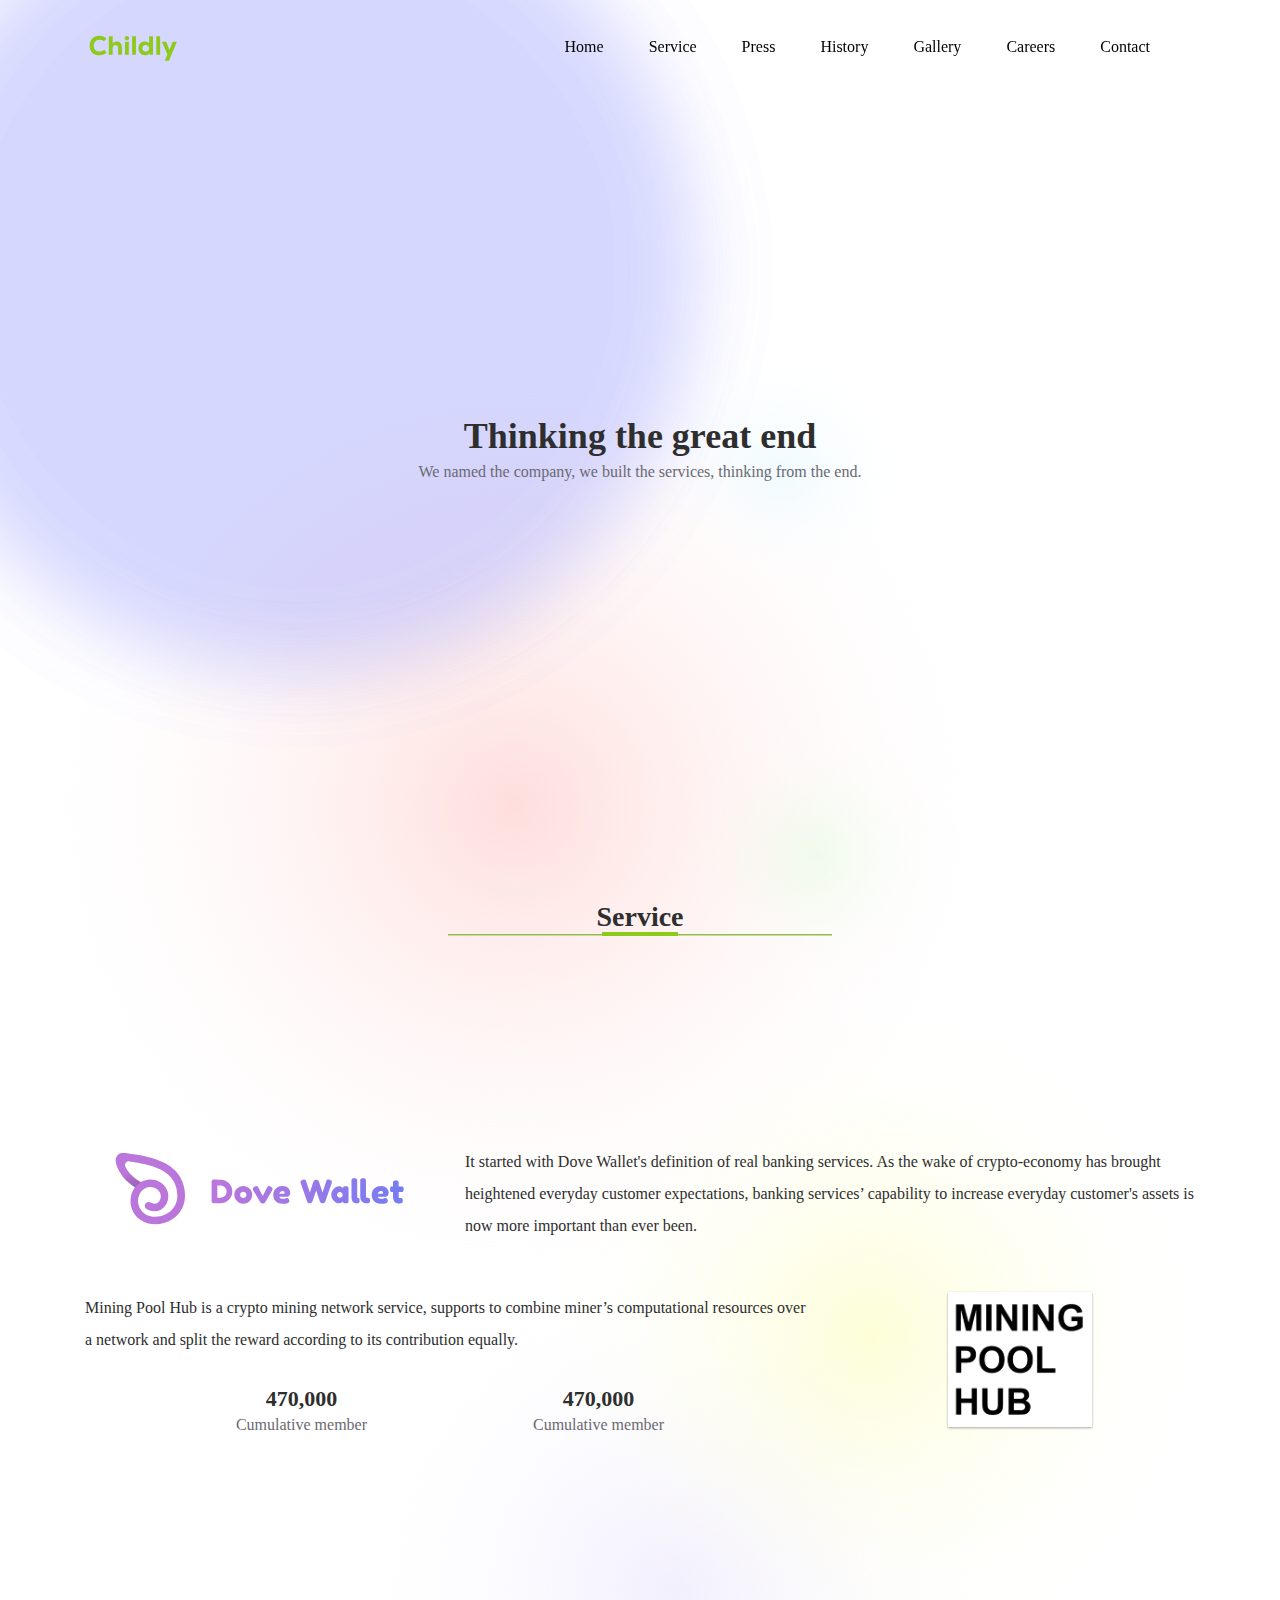
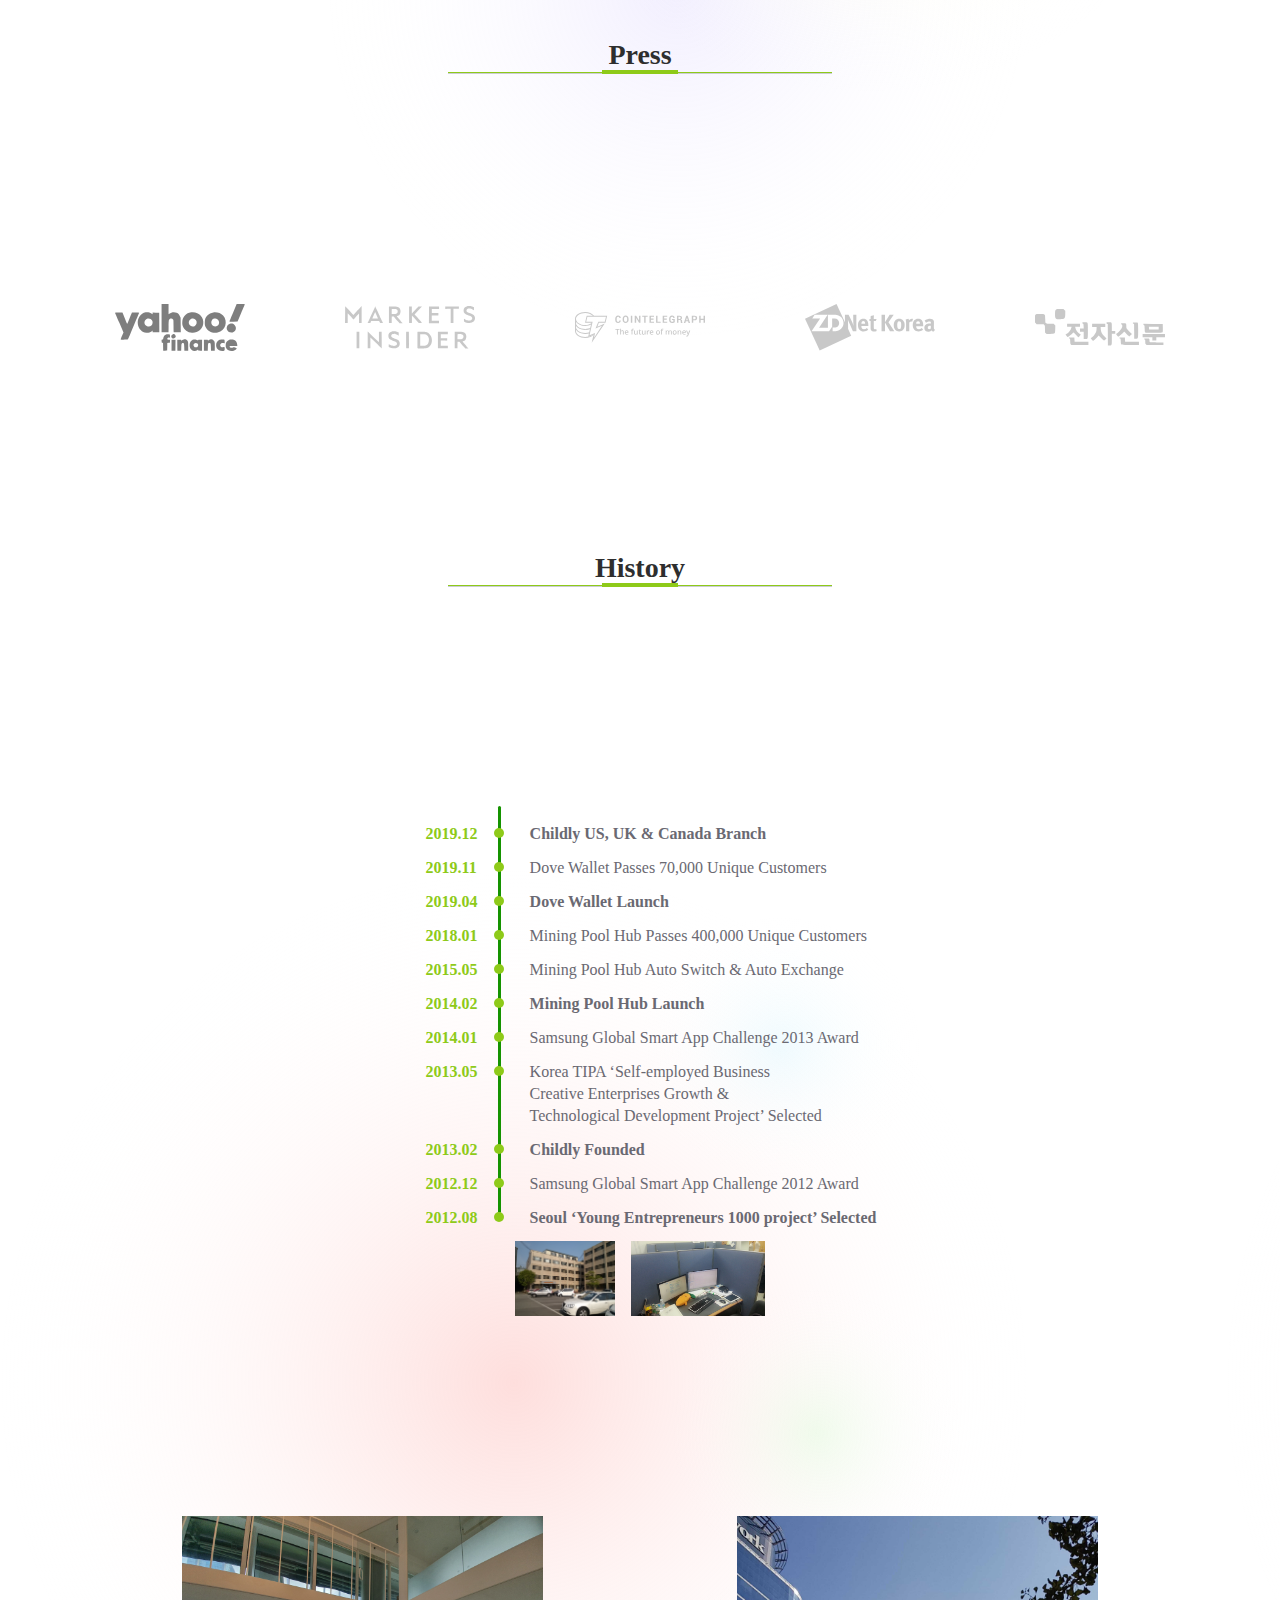
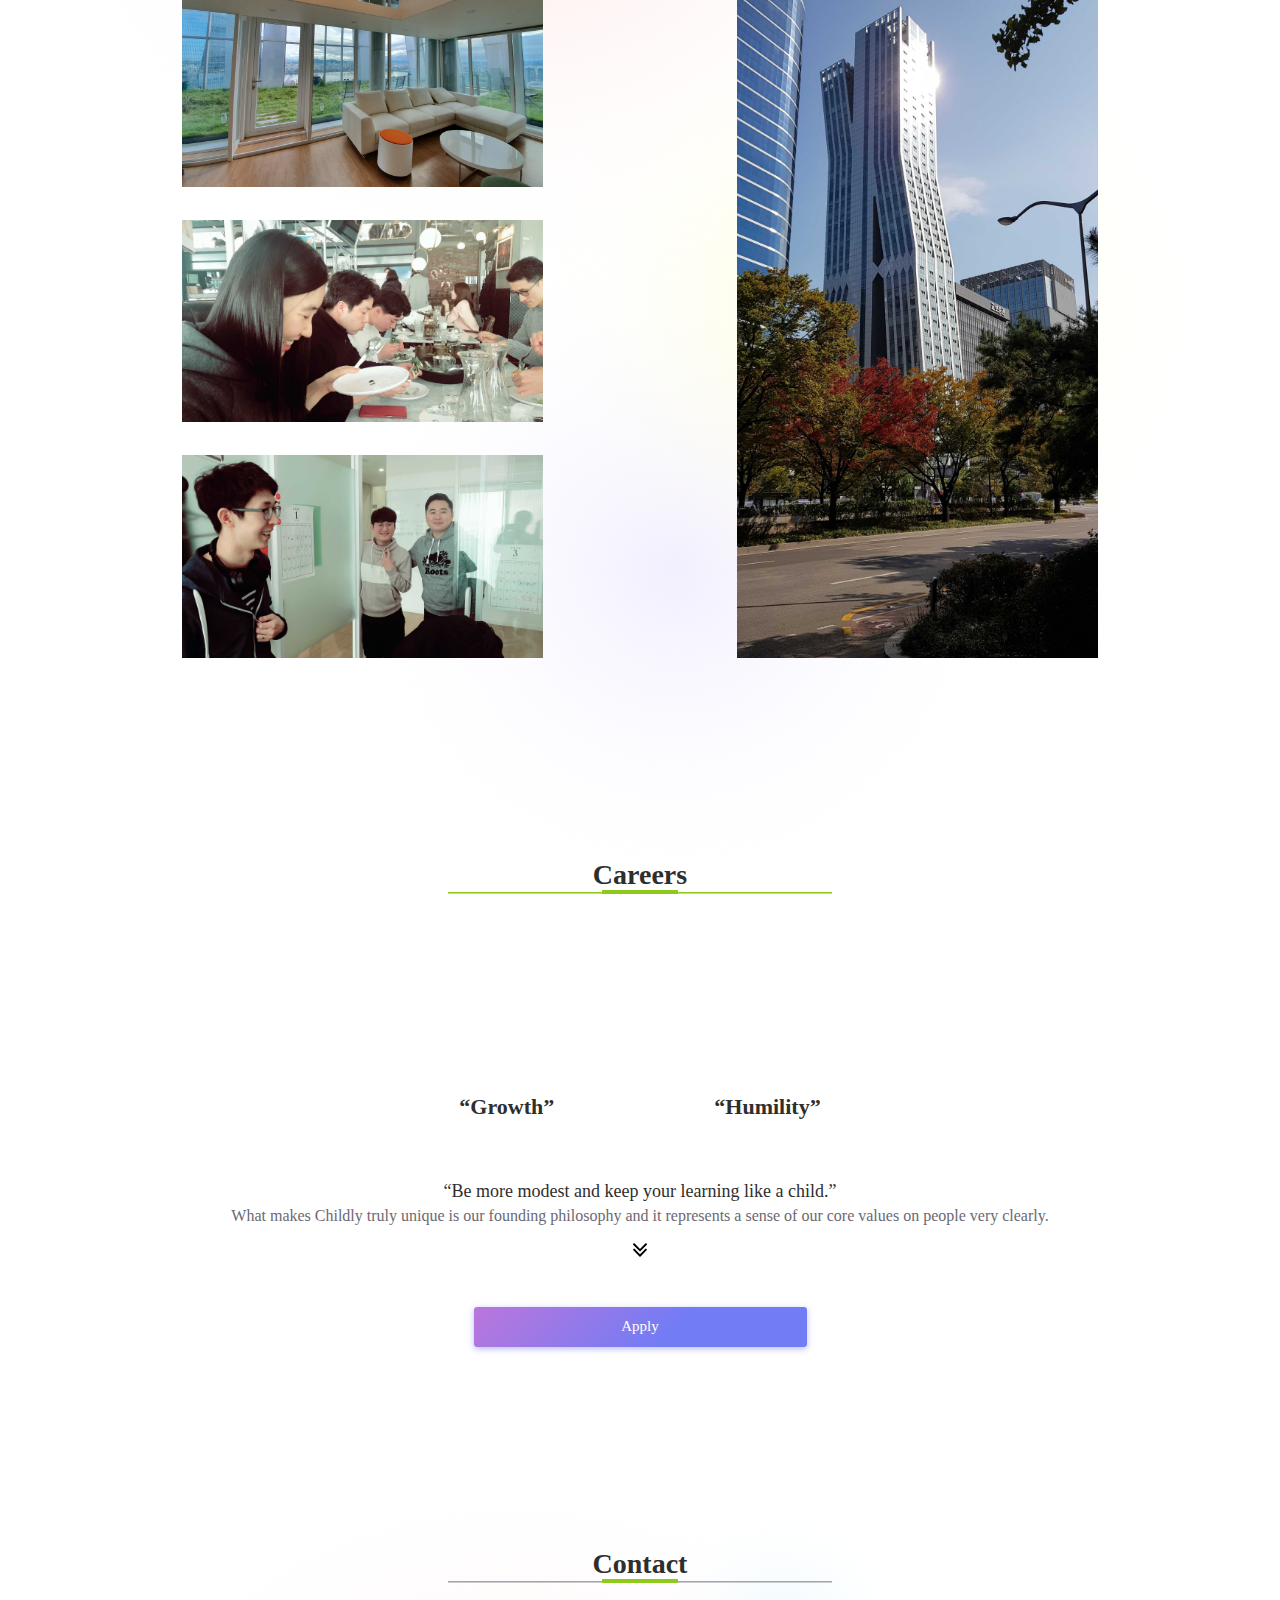
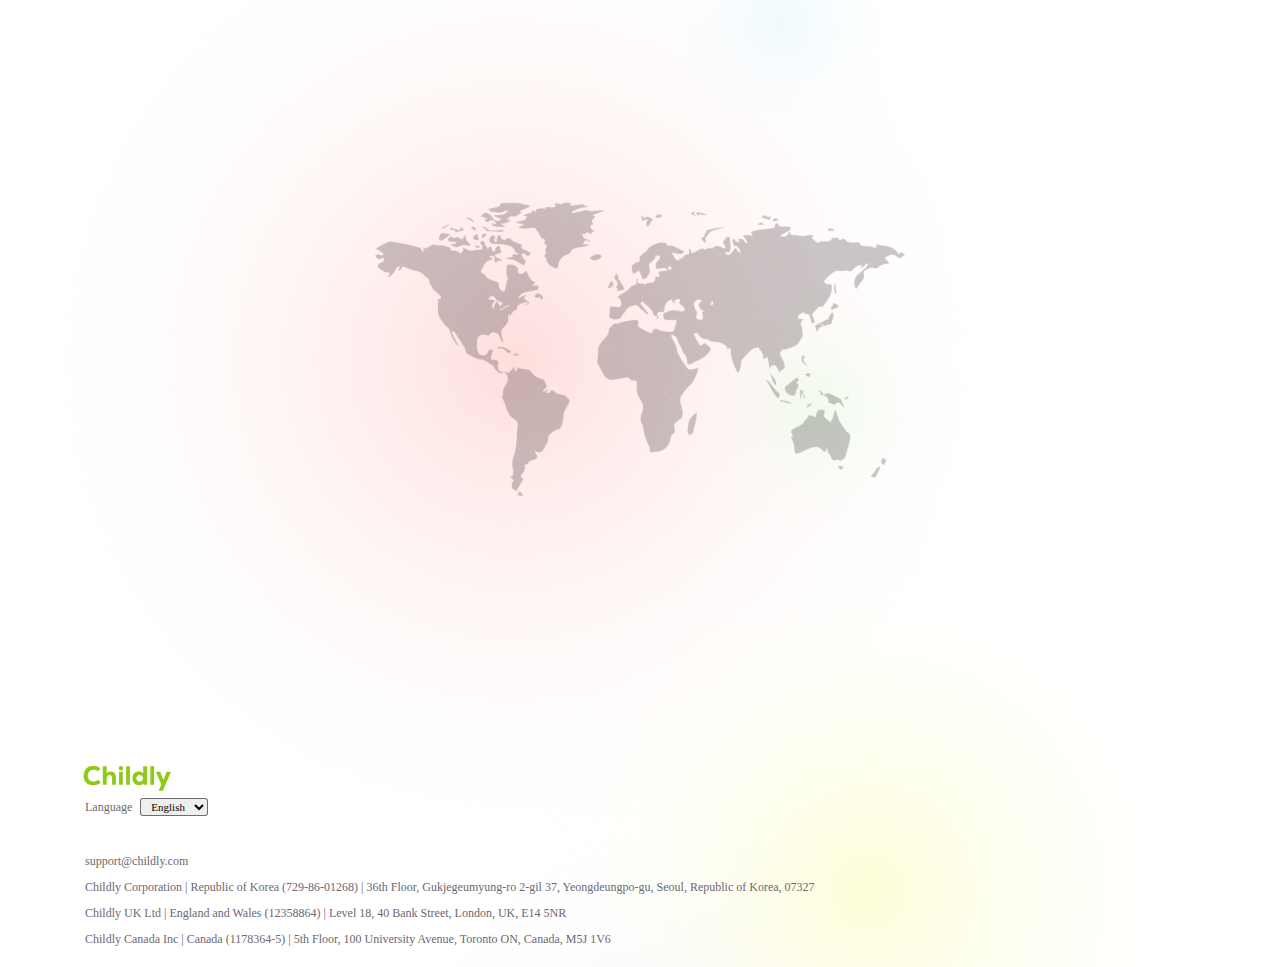
==== en.html @ e37d75f4 "remove fullpage style" ====
<!DOCTYPE html>
<html class="no-js" lang="en">
  <head>
    <meta charset="utf-8" />

    <title>Childly - Thinking the great end</title>

    <meta name="description" content="" />
    <meta name="viewport" content="width=device-width, initial-scale=1" />

    <!-- <link
      rel="shortcut icon"
      href="assets/images/favicon.png"
      type="image/png"
    /> -->
    <link
      rel="stylesheet"
      type="text/css"
      href="assets/css/bootstrap.min.css"
    />
    <link rel="stylesheet" type="text/css" href="assets/css/default.css" />
    <link rel="stylesheet" type="text/css" href="assets/css/style.css" />
    <link rel="stylesheet" type="text/css" href="assets/css/custom.css" />
    <link rel="stylesheet" type="text/css" href="assets/css/fullpage.css" />
  </head>

  <body id="body" class="en" background="assets/images/bg.svg">
    <div id="back-modal" onclick="onClickBackModal()" class="back-modal"></div>
    <div class="progress-container">
      <div id="progress-bar" class="progress-bar"></div>
    </div>
    <header class="header-area">
      <div class="navbar-area">
        <div class="container">
          <div class="row">
            <div class="col-lg-12">
              <nav class="navbar navbar-expand-lg">
                <a class="navbar-brand" href="ko.html">
                  <img
                    class="logo"
                    src="assets/images/childly_logo.svg"
                    alt="Logo"
                  />
                </a>
                <button
                  id="navbar-toggler"
                  class="navbar-toggler"
                  onclick="subMenuToggle()"
                  type="button"
                >
                  <span class="toggler-icon"></span>
                  <span class="toggler-icon"></span>
                  <span class="toggler-icon"></span>
                </button>

                <div id="sub-menu-bar" class="navbar-collapse sub-menu-bar">
                  <ul id="nav" class="navbar-nav ml-auto">
                    <li class="nav-item active">
                      <a class="page-scroll" href="#home">Home</a>
                    </li>
                    <li class="nav-item">
                      <a class="page-scroll" href="#service">Service</a>
                    </li>
                    <li class="nav-item">
                      <a class="page-scroll" href="#press">Press</a>
                    </li>
                    <li class="nav-item">
                      <a class="page-scroll" href="#history">History</a>
                    </li>
                    <li class="nav-item">
                      <a class="page-scroll" href="#gallery">Gallery</a>
                    </li>
                    <li class="nav-item">
                      <a class="page-scroll" href="#careers">Careers</a>
                    </li>
                    <li class="nav-item">
                      <a class="page-scroll" href="#careers">Contact</a>
                    </li>
                  </ul>
                </div>
              </nav>
            </div>
          </div>
        </div>
      </div>
    </header>
 
    <div id="fullpage" class="wrapper">
      <section class="home banner">
        <span class="balloon balloon-1"></span>
        <div class="container center">
          <div class="text-center">
            <h2 class="header-title">
              Thinking the great end
            </h2>
            <p class="header-sub-title">
              We named the company, we built the services, thinking from the
              end.
            </p>
          </div>
        </div>
      </section>

      <section class="service section service-content">
        <div class="heading">
          <h3 class="heading-text">
            Service
          </h3>
          <span class="heading-line"></span>
        </div>
        <div class="section-wrapper">
          <div class="container">
            <div class="row">
              <div class="col-lg-4 service-img">
                <div class="text-center order-lg-last">
                  <img
                    class="service-img-dovewallet"
                    src="assets/images/dovewallet_logo.svg"
                    alt="dovewallet_logo"
                  />
                </div>
              </div>
              <div class="col-lg-8 service-text">
                <div>
                  <div class="section-title">
                    <div>
                      <h3 class="title">
                        <span>
                          It started with Dove Wallet's definition of real
                          banking services. As the wake of crypto-economy has
                          brought heightened everyday customer expectations,
                          banking services’ capability to increase everyday
                          customer's assets is now more important than ever
                          been.
                        </span>
                      </h3>
                      <p class="text"></p>
                    </div>
                    <!-- <div>
                      <a
                        class="more"
                        onclick="dovewalletMoreInfoToggle()"
                        ><img src="assets/images/more.svg" alt="more"
                      /></a>
                    </div> -->
                  </div>
                </div>

                <div class="more-info" id="service-dovewallet-more-info">
                  <div class="more-info-frame">
                    <p>
                      As the cryptocurrency adoption for the New Economy keeps
                      growing, in Dove Wallet, we understand how much our
                      customers need a friendly platform to learn and
                      participate in the market in a simple, secure & profitable
                      way. Dove Wallet is made for beginners & experienced
                      investors alike, offers customers their digital wallet,
                      being able to secure, trade & manage your
                      cryptocurrencies, digital assets all in one place.
                    </p>
                  </div>
                </div>
              </div>
            </div>

            <div class="row section-miningpullhub">
              <div class="col-lg-8 service-text">
                <div>
                  <div class="section-title">
                    <h3 class="title">
                      <span>
                        Mining Pool Hub is a crypto mining network service,
                        supports to combine miner’s computational resources over
                        a network and split the reward according to its
                        contribution equally.
                      </span>
                    </h3>
                    <!-- <a
                      class="more"
                      onclick="minigpoolhubMoreInfoToggle()"
                      ><img src="assets/images/more.svg" alt="more"
                    /></a> -->
                    <div class="more-info" id="service-minigpoolhub-more-info">
                      <div class="more-info-frame">
                        <p>
                          Since its global launch in 2014, Mining Pool Hub has
                          proven itself as one of the most reliable & secure
                          mining pool service with more than 500K users
                          worldwide.
                        </p>
                      </div>
                    </div>
                    <div class="row mt-30 section-sub-miningpullhub">
                      <div class="text-center">
                        <div class="minigpoolhub-count">
                          <h4 class="font-bold">470,000</h4>
                        </div>
                        <div>
                          <p>Cumulative member</p>
                        </div>
                      </div>
                      <div class="text-center">
                        <div>
                          <h4 class="font-bold">470,000</h4>
                        </div>
                        <div>
                          <p>Cumulative member</p>
                        </div>
                      </div>
                    </div>
                  </div>
                </div>
              </div>
              <div class="col-lg-4 service-img">
                <div>
                  <img
                    class="service-img-miningpullhub"
                    src="assets/images/miningpoolhub_logo.jpg"
                    alt="minigpoolhub_logo"
                  />
                </div>
              </div>
            </div>
          </div>
        </div>
      </section>

      <section class="press press-content section">
        <div class="section-wrapper">
          <div class="heading">
            <h3 class="heading-text">
              Press
            </h3>
            <span class="heading-line"></span>
          </div>
          <div class="container">
            <div class="row">
              <div class="col-lg-12">
                <div
                  class="brand-logo d-flex align-items-center justify-content-center justify-content-md-between"
                >
                  <div class="single-logo mt-30">
                    <a href="https://finance.yahoo.com/news/dove-wallet-users-now-buy-150010448.html">
                    <img src="assets/images/press-yahoo.svg" alt="press" />
                    </a>
                  </div>
                  <div class="single-logo mt-30">
                    <a href="https://markets.businessinsider.com/news/stocks/dove-wallet-seeks-to-expand-its-global-presence-in-2020-1028863532">
                    <img src="assets/images/press-markets.svg" alt="press" />
                    </a>
                  </div>
                  <div class="single-logo mt-30">
                    <a href="https://kr.cointelegraph.com/news/dove-wallet-adopts-anti-money-laundering-solutions">
                    <img src="assets/images/press-cointelegraph.svg" alt="press" />
                  </a>
                  </div>
                  <div class="single-logo mt-30">
                    <a href="http://www.zdnet.co.kr/view/?no=20200115135004">
                    <img src="assets/images/press-zdnet.svg" alt="press" />
                  </a>
                  </div>
                  <div class="single-logo mt-30">
                    <a href="https://www.etnews.com/20191218000286">
                    <img src="assets/images/press-elecpaper.svg" alt="press" />
                  </a>
                  </div>
                </div>
              </div>
            </div>
          </div>
        </div>
      </section>

      <section class="history history-section history section">
        <div class="section-wrapper">
          <div class="heading">
            <h3 class="heading-text">
              History
            </h3>
            <span class="heading-line"></span>
          </div>
          <div class="container">
            <ul class="list">
              <span></span>
              <span></span>
              <span></span>
              <div class="v-line"></div>

              <li class="item">
                <div class="date">2019.12</div>
                <div class="event">Childly US, UK & Canada Branch</div>
              </li>

              <li class="sub-item">
                <div class="sub-date">2019.11</div>
                <div class="sub-event">
                  Dove Wallet Passes 70,000 Unique Customers
                </div>
              </li>

              <li class="item">
                <div class="date">2019.04</div>
                <div class="event">Dove Wallet Launch</div>
              </li>

              <li class="sub-item">
                <div class="sub-date">2018.01</div>
                <div class="sub-event">
                  Mining Pool Hub Passes 400,000 Unique Customers
                </div>
              </li>
              <li class="sub-item">
                <div class="sub-date">2015.05</div>
                <div class="sub-event">
                  Mining Pool Hub Auto Switch & Auto Exchange
                </div>
              </li>

              <li class="item">
                <div class="date">2014.02</div>
                <div class="event">Mining Pool Hub Launch</div>
              </li>
              <li class="sub-item">
                <div class="sub-date">2014.01</div>
                <div class="sub-event">
                  Samsung Global Smart App Challenge 2013 Award
                </div>
              </li>

              <li class="sub-item">
                <div class="sub-date">2013.05</div>
                <div class="sub-event">
                  Korea TIPA ‘Self-employed Business
                  <br />
                  Creative Enterprises Growth &
                  <br />
                  Technological Development Project’ Selected
                </div>
              </li>

              <li class="item">
                <div class="date">2013.02</div>
                <div class="event">Childly Founded</div>
              </li>

              <li class="sub-item">
                <div class="sub-date">2012.12</div>
                <div class="sub-event">
                  Samsung Global Smart App Challenge 2012 Award
                </div>
              </li>

              <li class="item">
                <div class="date">2012.08</div>
                <div class="event">
                  Seoul ‘Young Entrepreneurs 1000 project’ Selected
                </div>
              </li>
              <div class="row img-frame">
                <div class="img1">
                  <img src="assets/images/history-1.jpg" alt="history" />
                </div>
                <div class="img2">
                  <img src="assets/images/history-2.jpg" alt="history" />
                </div>
              </div>
            </ul>
          </div>
        </div>
      </section>

      <section class="gallery gallery-content section">
        <div class="section-wrapper">
          <div class="container">
            <div class="grid">
              <div class="item1">
                <img
                  class="gallery-img"
                  src="assets/images/temp1.jpg"
                  alt="temp"
                />
              </div>
              <div class="item2">
                <img
                  class="gallery-img"
                  src="assets/images/temp2.jpg"
                  alt="temp"
                />
              </div>
              <div class="item3">
                <img
                  class="gallery-img"
                  src="assets/images/temp3.jpg"
                  alt="temp"
                />
              </div>
              <div class="item4">
                <img
                  class="gallery-img"
                  src="assets/images/temp4.jpg"
                  alt="temp"
                />
              </div>
            </div>
          </div>
        </div>
      </section>

      <section class="careers careers-content section">
        <div class="section-wrapper">
          <div class="heading">
            <h3 class="heading-text">
              Careers
            </h3>
            <span class="heading-line"></span>
          </div>
          <div class="container">
            <div class="row flex-center">
              <div class="keyword">
                <h4>“Growth”</h4>
              </div>
              <div class="keyword">
                <h4>“Humility”</h4>
              </div>
            </div>
            <div class="pt-60 pb-30 text-center">
              <h3 class="text highlight">
                “Be more modest and keep your learning like a child.”
              </h3>
              <span
                >What makes Childly truly unique is our founding philosophy and
                it represents a sense of our core values on people very
                clearly.</span
              >
             <div>
                <a
                  class="more"
                  onclick="careersMoreTextToggle()"
                ><img src="assets/images/more.svg" alt="more"
                /></a>
              </div> 
              <div id="careers-more-text" class="more-text">
                If you’re a person with self-growth aspiration and curiosity, who finds learning is utterly fun and embrace new challenges with strong sense of responsibility & confidence, please check out here for new opportunities at Childly.
              </div>
            </div>
            <div class="apply-frame">
              <a href="http://www.saramin.co.kr/zf_user/company-info/view?csn=7298601268" class="apply-btn">Apply</a>
            </div>
          </div>
        </div>
      </section>

      <section class="contact contact-content section">
        <div class="section-wrapper">
          <div class="heading">
            <h3 class="heading-text">
              Contact
            </h3>
            <span class="heading-line"></span>
          </div>
          <div class="container">
            <div class="map-frame">
              <img
                src="assets/images/globalmap_general_childly.svg"
                alt="map"
              />
            </div>
          </div>
        </div>
      </section>
      <footer class="footer fp-auto-height">
        <span class="balloon balloon-1"></span>
        <div class="container">
          <div class="footer-widget pb-70">
            <div class="row">
              <div class="footer-about" >
              <div class="logo-frame">
                <a class="logo" href="#">
                  <img src="assets/images/childly_logo.svg" alt="logo" />
                </a>
              </div>       
              <div>
                <span class="lang">Language</span>
                <select class="lang-name" onchange="if(this.value) location.href=(this.value);">English
                  <option value="en.html">English</option>
                  <option value="ko.html">Korea</option>
                </select>
              </div>       
              <div class="mt-30">
                <p class="information"> support@childly.com </p>
                <p class="information">
                  Childly Corporation | Republic of Korea (729-86-01268) | 36th
                  Floor, Gukjegeumyung-ro 2-gil 37, Yeongdeungpo-gu, Seoul,
                  Republic of Korea, 07327
                </p>
                <p class="information">
                  Childly UK Ltd | England and Wales (12358864) | Level 18, 40
                  Bank Street, London, UK, E14 5NR
                </p>
                <p class="information">
                  Childly Canada Inc | Canada (1178364-5) | 5th Floor, 100
                  University Avenue, Toronto ON, Canada, M5J 1V6
                </p>
              </div>
            </div>
          </div>
        </div>
      </footer>
    </div>

    <a href="#" class="back-to-top"><i class="lni-chevron-up"></i></a>
    <script src="assets/js/vendor/jquery-1.12.4.min.js"></script>
    <script src="assets/js/main.js"></script>
    <script src="assets/js/custom.js"></script>
    <script type="text/javascript" src="assets/js/fullpage.js"></script>
  </body>
</html>
---- assets/css/default.css ----
/* Deafult Margin & Padding */
/*-- Margin Top --*/
.mt-5 {
	margin-top: 5px;
}
.mt-10 {
	margin-top: 10px;
}
.mt-15 {
	margin-top: 15px;
}
.mt-20 {
	margin-top: 20px;
}
.mt-25 {
	margin-top: 25px;
}
.mt-30 {
	margin-top: 30px;
}
.mt-35 {
	margin-top: 35px;
}
.mt-40 {
	margin-top: 40px;
}
.mt-45 {
	margin-top: 45px;
}
.mt-50 {
	margin-top: 50px;
}
.mt-55 {
	margin-top: 55px;
}
.mt-60 {
	margin-top: 60px;
}
.mt-65 {
	margin-top: 65px;
}
.mt-70 {
	margin-top: 70px;
}
.mt-75 {
	margin-top: 75px;
}
.mt-80 {
	margin-top: 80px;
}
.mt-85 {
	margin-top: 85px;
}
.mt-90 {
	margin-top: 90px;
}
.mt-95 {
	margin-top: 95px;
}
.mt-100 {
	margin-top: 100px;
}
.mt-105 {
	margin-top: 105px;
}
.mt-110 {
	margin-top: 110px;
}
.mt-115 {
	margin-top: 115px;
}
.mt-120 {
	margin-top: 120px;
}
.mt-125 {
	margin-top: 125px;
}
.mt-130 {
	margin-top: 130px;
}
.mt-135 {
	margin-top: 135px;
}
.mt-140 {
	margin-top: 140px;
}
.mt-145 {
	margin-top: 145px;
}
.mt-150 {
	margin-top: 150px;
}
.mt-155 {
	margin-top: 155px;
}
.mt-160 {
	margin-top: 160px;
}
.mt-165 {
	margin-top: 165px;
}
.mt-170 {
	margin-top: 170px;
}
.mt-175 {
	margin-top: 175px;
}
.mt-180 {
	margin-top: 180px;
}
.mt-185 {
	margin-top: 185px;
}
.mt-190 {
	margin-top: 190px;
}
.mt-195 {
	margin-top: 195px;
}
.mt-200 {
	margin-top: 200px;
}
/*-- Margin Bottom --*/

.mb-5 {
	margin-bottom: 5px;
}
.mb-10 {
	margin-bottom: 10px;
}
.mb-15 {
	margin-bottom: 15px;
}
.mb-20 {
	margin-bottom: 20px;
}
.mb-25 {
	margin-bottom: 25px;
}
.mb-30 {
	margin-bottom: 30px;
}
.mb-35 {
	margin-bottom: 35px;
}
.mb-40 {
	margin-bottom: 40px;
}
.mb-45 {
	margin-bottom: 45px;
}
.mb-50 {
	margin-bottom: 50px;
}
.mb-55 {
	margin-bottom: 55px;
}
.mb-60 {
	margin-bottom: 60px;
}
.mb-65 {
	margin-bottom: 65px;
}
.mb-70 {
	margin-bottom: 70px;
}
.mb-75 {
	margin-bottom: 75px;
}
.mb-80 {
	margin-bottom: 80px;
}
.mb-85 {
	margin-bottom: 85px;
}
.mb-90 {
	margin-bottom: 90px;
}
.mb-95 {
	margin-bottom: 95px;
}
.mb-100 {
	margin-bottom: 100px;
}
.mb-105 {
	margin-bottom: 105px;
}
.mb-110 {
	margin-bottom: 110px;
}
.mb-115 {
	margin-bottom: 115px;
}
.mb-120 {
	margin-bottom: 120px;
}
.mb-125 {
	margin-bottom: 125px;
}
.mb-130 {
	margin-bottom: 130px;
}
.mb-135 {
	margin-bottom: 135px;
}
.mb-140 {
	margin-bottom: 140px;
}
.mb-145 {
	margin-bottom: 145px;
}
.mb-150 {
	margin-bottom: 150px;
}
.mb-155 {
	margin-bottom: 155px;
}
.mb-160 {
	margin-bottom: 160px;
}
.mb-165 {
	margin-bottom: 165px;
}
.mb-170 {
	margin-bottom: 170px;
}
.mb-175 {
	margin-bottom: 175px;
}
.mb-180 {
	margin-bottom: 180px;
}
.mb-185 {
	margin-bottom: 185px;
}
.mb-190 {
	margin-bottom: 190px;
}
.mb-195 {
	margin-bottom: 195px;
}
.mb-200 {
	margin-bottom: 200px;
}
/*-- margin left --*/
.ml-5 {
	margin-left: 5px;
}
.ml-10 {
	margin-left: 10px;
}
.ml-15 {
	margin-left: 15px;
}
.ml-20 {
	margin-left: 20px;
}
.ml-25 {
	margin-left: 25px;
}
.ml-30 {
	margin-left: 30px;
}
.ml-35 {
	margin-left: 35px;
}
.ml-40 {
	margin-left: 40px;
}
.ml-45 {
	margin-left: 45px;
}
.ml-50 {
	margin-left: 50px;
}
.ml-55 {
	margin-left: 55px;
}
.ml-60 {
	margin-left: 60px;
}
.ml-65 {
	margin-left: 65px;
}
.ml-70 {
	margin-left: 70px;
}
.ml-75 {
	margin-left: 75px;
}
.ml-80 {
	margin-left: 80px;
}
.ml-85 {
	margin-left: 85px;
}
.ml-90 {
	margin-left: 90px;
}
.ml-95 {
	margin-left: 95px;
}
.ml-100 {
	margin-left: 100px;
}
.ml-105 {
	margin-left: 105px;
}
.ml-110 {
	margin-left: 110px;
}
.ml-115 {
	margin-left: 115px;
}
.ml-120 {
	margin-left: 120px;
}
.ml-125 {
	margin-left: 125px;
}
.ml-130 {
	margin-left: 130px;
}
.ml-135 {
	margin-left: 135px;
}
.ml-140 {
	margin-left: 140px;
}
.ml-145 {
	margin-left: 145px;
}
.ml-150 {
	margin-left: 150px;
}
.ml-155 {
	margin-left: 155px;
}
.ml-160 {
	margin-left: 160px;
}
.ml-165 {
	margin-left: 165px;
}
.ml-170 {
	margin-left: 170px;
}
.ml-175 {
	margin-left: 175px;
}
.ml-180 {
	margin-left: 180px;
}
.ml-185 {
	margin-left: 185px;
}
.ml-190 {
	margin-left: 190px;
}
.ml-195 {
	margin-left: 195px;
}
.ml-200 {
	margin-left: 200px;
}
/*-- margin right --*/
.mr-5 {
	margin-right: 5px;
}
.mr-10 {
	margin-right: 10px;
}
.mr-15 {
	margin-right: 15px;
}
.mr-20 {
	margin-right: 20px;
}
.mr-25 {
	margin-right: 25px;
}
.mr-30 {
	margin-right: 30px;
}
.mr-35 {
	margin-right: 35px;
}
.mr-40 {
	margin-right: 40px;
}
.mr-45 {
	margin-right: 45px;
}
.mr-50 {
	margin-right: 50px;
}
.mr-55 {
	margin-right: 55px;
}
.mr-60 {
	margin-right: 60px;
}
.mr-65 {
	margin-right: 65px;
}
.mr-70 {
	margin-right: 70px;
}
.mr-75 {
	margin-right: 75px;
}
.mr-80 {
	margin-right: 80px;
}
.mr-85 {
	margin-right: 85px;
}
.mr-90 {
	margin-right: 90px;
}
.mr-95 {
	margin-right: 95px;
}
.mr-100 {
	margin-right: 100px;
}
.mr-105 {
	margin-right: 105px;
}
.mr-110 {
	margin-right: 110px;
}
.mr-115 {
	margin-right: 115px;
}
.mr-120 {
	margin-right: 120px;
}
.mr-125 {
	margin-right: 125px;
}
.mr-130 {
	margin-right: 130px;
}
.mr-135 {
	margin-right: 135px;
}
.mr-140 {
	margin-right: 140px;
}
.mr-145 {
	margin-right: 145px;
}
.mr-150 {
	margin-right: 150px;
}
.mr-155 {
	margin-right: 155px;
}
.mr-160 {
	margin-right: 160px;
}
.mr-165 {
	margin-right: 165px;
}
.mr-170 {
	margin-right: 170px;
}
.mr-175 {
	margin-right: 175px;
}
.mr-180 {
	margin-right: 180px;
}
.mr-185 {
	margin-right: 185px;
}
.mr-190 {
	margin-right: 190px;
}
.mr-195 {
	margin-right: 195px;
}
.mr-200 {
	margin-right: 200px;
}


/*-- Padding Top --*/

.pt-5 {
	padding-top: 5px;
}
.pt-10 {
	padding-top: 10px;
}
.pt-15 {
	padding-top: 15px;
}
.pt-20 {
	padding-top: 20px;
}
.pt-25 {
	padding-top: 25px;
}
.pt-30 {
	padding-top: 30px;
}
.pt-35 {
	padding-top: 35px;
}
.pt-40 {
	padding-top: 40px;
}
.pt-45 {
	padding-top: 45px;
}
.pt-50 {
	padding-top: 50px;
}
.pt-55 {
	padding-top: 55px;
}
.pt-60 {
	padding-top: 60px;
}
.pt-65 {
	padding-top: 65px;
}
.pt-70 {
	padding-top: 70px;
}
.pt-75 {
	padding-top: 75px;
}
.pt-80 {
	padding-top: 80px;
}
.pt-85 {
	padding-top: 85px;
}
.pt-90 {
	padding-top: 90px;
}
.pt-95 {
	padding-top: 95px;
}
.pt-100 {
	padding-top: 100px;
}
.pt-105 {
	padding-top: 105px;
}
.pt-110 {
	padding-top: 110px;
}
.pt-115 {
	padding-top: 115px;
}
.pt-120 {
	padding-top: 120px;
}
.pt-125 {
	padding-top: 125px;
}
.pt-130 {
	padding-top: 130px;
}
.pt-135 {
	padding-top: 135px;
}
.pt-140 {
	padding-top: 140px;
}
.pt-145 {
	padding-top: 145px;
}
.pt-150 {
	padding-top: 150px;
}
.pt-155 {
	padding-top: 155px;
}
.pt-160 {
	padding-top: 160px;
}
.pt-165 {
	padding-top: 165px;
}
.pt-170 {
	padding-top: 170px;
}
.pt-175 {
	padding-top: 175px;
}
.pt-180 {
	padding-top: 180px;
}
.pt-185 {
	padding-top: 185px;
}
.pt-190 {
	padding-top: 190px;
}
.pt-195 {
	padding-top: 195px;
}
.pt-200 {
	padding-top: 200px;
}
/*-- Padding Bottom --*/

.pb-5 {
	padding-bottom: 5px;
}
.pb-10 {
	padding-bottom: 10px;
}
.pb-15 {
	padding-bottom: 15px;
}
.pb-20 {
	padding-bottom: 20px;
}
.pb-25 {
	padding-bottom: 25px;
}
.pb-30 {
	padding-bottom: 30px;
}
.pb-35 {
	padding-bottom: 35px;
}
.pb-40 {
	padding-bottom: 40px;
}
.pb-45 {
	padding-bottom: 45px;
}
.pb-50 {
	padding-bottom: 50px;
}
.pb-55 {
	padding-bottom: 55px;
}
.pb-60 {
	padding-bottom: 60px;
}
.pb-65 {
	padding-bottom: 65px;
}
.pb-70 {
	padding-bottom: 70px;
}
.pb-75 {
	padding-bottom: 75px;
}
.pb-80 {
	padding-bottom: 80px;
}
.pb-85 {
	padding-bottom: 85px;
}
.pb-90 {
	padding-bottom: 90px;
}
.pb-95 {
	padding-bottom: 95px;
}
.pb-100 {
	padding-bottom: 100px;
}
.pb-105 {
	padding-bottom: 105px;
}
.pb-110 {
	padding-bottom: 110px;
}
.pb-115 {
	padding-bottom: 115px;
}
.pb-120 {
	padding-bottom: 120px;
}
.pb-125 {
	padding-bottom: 125px;
}
.pb-130 {
	padding-bottom: 130px;
}
.pb-135 {
	padding-bottom: 135px;
}
.pb-140 {
	padding-bottom: 140px;
}
.pb-145 {
	padding-bottom: 145px;
}
.pb-150 {
	padding-bottom: 150px;
}
.pb-155 {
	padding-bottom: 155px;
}
.pb-160 {
	padding-bottom: 160px;
}
.pb-165 {
	padding-bottom: 165px;
}
.pb-170 {
	padding-bottom: 170px;
}
.pb-175 {
	padding-bottom: 175px;
}
.pb-180 {
	padding-bottom: 180px;
}
.pb-185 {
	padding-bottom: 185px;
}
.pb-190 {
	padding-bottom: 190px;
}
.pb-195 {
	padding-bottom: 195px;
}
.pb-200 {
	padding-bottom: 200px;
}

/*-- Padding left --*/

.pl-0 {
	padding-left: 0px;
}
.pl-5 {
	padding-left: 5px;
}
.pl-10 {
	padding-left: 10px;
}
.pl-15 {
	padding-left: 15px;
}
.pl-20 {
	padding-left: 20px;
}
.pl-25 {
	padding-left: 25px;
}
.pl-30 {
	padding-left: 30px;
}
.pl-35 {
	padding-left: 35px;
}
.pl-40 {
	padding-left: 40px;
}
.pl-45 {
	padding-left: 45px;
}
.pl-50 {
	padding-left: 50px;
}
.pl-55 {
	padding-left: 55px;
}
.pl-60 {
	padding-left: 60px;
}
.pl-65 {
	padding-left: 65px;
}
.pl-70 {
	padding-left: 70px;
}
.pl-75 {
	padding-left: 75px;
}
.pl-80 {
	padding-left: 80px;
}
.pl-85 {
	padding-left: 85px;
}
.pl-90 {
	padding-left: 90px;
}
.pl-100 {
	padding-left: 100px;
}
.pl-105 {
	padding-left: 105px;
}
.pl-110 {
	padding-left: 110px;
}
.pl-115 {
	padding-left: 115px;
}
.pl-120 {
	padding-left: 120px;
}
.pl-125 {
	padding-left: 125px;
}
/*-- Padding right --*/

.pr-0 {
	padding-right: 0px;
}
.pr-5 {
	padding-right: 5px;
}
.pr-10 {
	padding-right: 10px;
}
.pr-15 {
	padding-right: 15px;
}
.pr-20 {
	padding-right: 20px;
}
.pr-25 {
	padding-right: 25px;
}
.pr-30 {
	padding-right: 30px;
}
.pr-35 {
	padding-right: 35px;
}
.pr-40 {
	padding-right: 40px;
}
.pr-45 {
	padding-right: 45px;
}
.pr-50 {
	padding-right: 50px;
}
.pr-55 {
	padding-right: 55px;
}
.pr-60 {
	padding-right: 60px;
}
.pr-65 {
	padding-right: 65px;
}
.pr-70 {
	padding-right: 70px;
}
.pr-75 {
	padding-right: 75px;
}
.pr-80 {
	padding-right: 80px;
}
.pr-85 {
	padding-right: 85px;
}
.pr-90 {
	padding-right: 90px;
}
.pr-95 {
	padding-right: 95px;
}
.pr-100 {
	padding-right: 100px;
}
.pr-105 {
	padding-right: 105px;
}
/* Background Color */

.gray-bg {
	background: #f6f6f6;
}
.white-bg {
	background: #fff;
}
.black-bg {
	background: #222;
}
/* Color */

.white {
	color: #fff;
}
.black {
	color: #222;
}
/* black overlay */

[data-overlay] {
	position: relative;
}
[data-overlay]::before {
	background: #000 none repeat scroll 0 0;
	content: "";
	height: 100%;
	left: 0;
	position: absolute;
	top: 0;
	width: 100%;
	z-index: 1;
}
[data-overlay="3"]::before {
	opacity: 0.3;
}
[data-overlay="4"]::before {
	opacity: 0.4;
}
[data-overlay="5"]::before {
	opacity: 0.5;
}
[data-overlay="6"]::before {
	opacity: 0.6;
}
[data-overlay="7"]::before {
	opacity: 0.7;
}
[data-overlay="8"]::before {
	opacity: 0.8;
}
[data-overlay="9"]::before {
	opacity: 0.9;
}
---- assets/css/style.css ----
@import url("https://spoqa.github.io/spoqa-han-sans/css/SpoqaHanSans-kr.css");

body {
  color: #6a6972;
  overflow-x: hidden;
}

.ko {
  font-family: "Spoqa Han Sans", "Sans-serif";
}

.en {
  font-family: "Spoqa Han Sans", "Sans-serif";
}

* {
  margin: 0;
  padding: 0;
  -webkit-box-sizing: border-box;
  -moz-box-sizing: border-box;
  box-sizing: border-box;
}

img {
  max-width: 100%;
}

a:focus,
input:focus,
textarea:focus,
button:focus {
  text-decoration: none;
  outline: none;
}

a:focus,
a:hover {
  color: #8eca19;
  text-decoration: none;
}

i,
span,
a {
  display: inline-block;
}

audio,
canvas,
iframe,
img,
svg,
video {
  vertical-align: middle;
}

h1,
h2,
h3,
h4,
h5,
h6 {
  font-weight: 700;
  color: #2e2e2e;
  margin: 0px;
}

h1 {
  font-size: 48px;
}

h2 {
  font-size: 36px;
}

h3 {
  font-size: 28px;
}

h4 {
  font-size: 22px;
}

h5 {
  font-size: 18px;
}

h6 {
  font-size: 16px;
}

ul,
ol {
  margin: 0px;
  padding: 0px;
  list-style-type: none;
}

p {
  font-size: 16px;
  font-weight: 400;
  line-height: 26px;
  color: #6a6972;
  margin: 0px;
}

.bg_cover {
  background-position: center center;
  background-size: cover;
  background-repeat: no-repeat;
  width: 100%;
  height: 100%;
}


.section-title .line {
  background: -webkit-linear-gradient(#708fff 0%, #8d70ff);
  background: -o-linear-gradient(#708fff 0%, #8d70ff);
  background: linear-gradient(#708fff 0%, #8d70ff);
  width: 150px;
  height: 5px;
  margin-bottom: 10px !important;
}

@media (max-width: 767px) {
  .section-title .title {
    font-size: 18px;
  }
}

.section-title .sub-title {
  font-size: 18px;
  font-weight: 400;
  color: #8eca19;
  text-transform: uppercase;
}
@media (max-width: 767px) {
  .section-title .sub-title {
    font-size: 16px;
  }
}

.section-title .title {
  font-size: 18px;
  padding-top: 10px;
  line-height: 32px;
}
@media only screen and (min-width: 992px) and (max-width: 1199px) {
  .section-title .title {
    font-size: 18px;
  }
}
@media (max-width: 767px) {
  .section-title .title {
    font-size: 18px;
  }
}
.section-title .title span {
  font-weight: 400;
  display: contents;
}

.navbar-area {
  position: absolute;
  top: 0;
  left: 0;
  width: 100%;
  z-index: 99;
  -webkit-transition: all 0.3s ease-out 0s;
  -moz-transition: all 0.3s ease-out 0s;
  -ms-transition: all 0.3s ease-out 0s;
  -o-transition: all 0.3s ease-out 0s;
  transition: all 0.3s ease-out 0s;
}

.sticky {
  position: fixed;
  background: #fff;
  z-index: 99;
  -webkit-box-shadow: 0px 20px 50px 0px rgba(0, 0, 0, 0.05);
  -moz-box-shadow: 0px 20px 50px 0px rgba(0, 0, 0, 0.05);
  box-shadow: 0px 20px 50px 0px rgba(0, 0, 0, 0.05);
  -webkit-transition: all 0.3s ease-out 0s;
  -moz-transition: all 0.3s ease-out 0s;
  -ms-transition: all 0.3s ease-out 0s;
  -o-transition: all 0.3s ease-out 0s;
  transition: all 0.3s ease-out 0s;
}
.sticky .navbar {
  padding: 10px 0;
}

.navbar {
  padding: 25px 0;
  border-radius: 5px;
  position: relative;
  -webkit-transition: all 0.3s ease-out 0s;
  -moz-transition: all 0.3s ease-out 0s;
  -ms-transition: all 0.3s ease-out 0s;
  -o-transition: all 0.3s ease-out 0s;
  transition: all 0.3s ease-out 0s;
}

.navbar-brand {
  padding: 0;
}

.navbar-toggler {
  padding: 0;
}
.navbar-toggler .toggler-icon {
  width: 30px;
  height: 2px;
  display: block;
  margin: 5px 0;
  position: relative;
  -webkit-transition: all 0.3s ease-out 0s;
  -moz-transition: all 0.3s ease-out 0s;
  -ms-transition: all 0.3s ease-out 0s;
  -o-transition: all 0.3s ease-out 0s;
  transition: all 0.3s ease-out 0s;
}
.navbar-toggler.active .toggler-icon:nth-of-type(1) {
  -webkit-transform: rotate(45deg);
  -moz-transform: rotate(45deg);
  -ms-transform: rotate(45deg);
  -o-transform: rotate(45deg);
  transform: rotate(45deg);
  top: 7px;
}
.navbar-toggler.active .toggler-icon:nth-of-type(2) {
  opacity: 0;
}
.navbar-toggler.active .toggler-icon:nth-of-type(3) {
  -webkit-transform: rotate(135deg);
  -moz-transform: rotate(135deg);
  -ms-transform: rotate(135deg);
  -o-transform: rotate(135deg);
  transform: rotate(135deg);
  top: -7px;
}

.sub-menu-bar {
  z-index: 50;
  display: none;
}

.sub-menu-bar.show {
  display: unset;
}

@media only screen and (min-width: 768px) and (max-width: 991px) {
  .navbar-collapse {
    position: absolute;
    top: 100%;
    left: 0;
    width: 100%;
    z-index: 50;
    -webkit-box-shadow: 0px 15px 20px 0px rgba(0, 0, 0, 0.1);
    -moz-box-shadow: 0px 15px 20px 0px rgba(0, 0, 0, 0.1);
    box-shadow: 0px 15px 20px 0px rgba(0, 0, 0, 0.1);
    padding: 5px 12px;
  }
}

@media (max-width: 767px) {
  .navbar-collapse {
    position: absolute;
    top: 100%;
    left: 0;
    width: 100%;
    z-index: 9;
    -webkit-box-shadow: 0px 15px 20px 0px rgba(0, 0, 0, 0.1);
    -moz-box-shadow: 0px 15px 20px 0px rgba(0, 0, 0, 0.1);
    box-shadow: 0px 15px 20px 0px rgba(0, 0, 0, 0.1);
    padding: 5px 12px;
  }
}

.navbar-nav .nav-item {
  margin-right: 45px;
  position: relative;
}
@media only screen and (min-width: 992px) and (max-width: 1199px) {
  .navbar-nav .nav-item {
    margin-right: 30px;
  }
}
@media only screen and (min-width: 768px) and (max-width: 991px) {
  .navbar-nav .nav-item {
    margin: 0;
  }
}
@media (max-width: 767px) {
  .navbar-nav .nav-item {
    margin: 0;
  }
}
.navbar-nav .nav-item a {
  font-size: 16px;
  font-weight: 400;
  -webkit-transition: all 0.3s ease-out 0s;
  -moz-transition: all 0.3s ease-out 0s;
  -ms-transition: all 0.3s ease-out 0s;
  -o-transition: all 0.3s ease-out 0s;
  transition: all 0.3s ease-out 0s;
  padding: 10px 0;
  position: relative;
}
@media only screen and (min-width: 768px) and (max-width: 991px) {
  .navbar-nav .nav-item a {
    display: block;
    padding: 4px 0;
    color: #2e2e2e;
  }
}
@media (max-width: 767px) {
  .navbar-nav .nav-item a {
    display: block;
    padding: 4px 0;
    color: #2e2e2e;
  }
}
.navbar-nav .nav-item:hover .sub-menu {
  top: 100%;
  opacity: 1;
  visibility: visible;
}
@media only screen and (min-width: 768px) and (max-width: 991px) {
  .navbar-nav .nav-item:hover .sub-menu {
    top: 0;
  }
}
@media (max-width: 767px) {
  .navbar-nav .nav-item:hover .sub-menu {
    top: 0;
  }
}
.navbar-nav .nav-item .sub-menu {
  width: 200px;
  -webkit-box-shadow: 0px 0px 20px 0px rgba(0, 0, 0, 0.1);
  -moz-box-shadow: 0px 0px 20px 0px rgba(0, 0, 0, 0.1);
  box-shadow: 0px 0px 20px 0px rgba(0, 0, 0, 0.1);
  position: absolute;
  top: 110%;
  left: 0;
  opacity: 0;
  visibility: hidden;
  -webkit-transition: all 0.3s ease-out 0s;
  -moz-transition: all 0.3s ease-out 0s;
  -ms-transition: all 0.3s ease-out 0s;
  -o-transition: all 0.3s ease-out 0s;
  transition: all 0.3s ease-out 0s;
}
@media only screen and (min-width: 768px) and (max-width: 991px) {
  .navbar-nav .nav-item .sub-menu {
    position: relative;
    width: 100%;
    top: 0;
    display: none;
    opacity: 1;
    visibility: visible;
  }
}
@media (max-width: 767px) {
  .navbar-nav .nav-item .sub-menu {
    position: relative;
    width: 100%;
    top: 0;
    display: none;
    opacity: 1;
    visibility: visible;
  }
}
.navbar-nav .nav-item .sub-menu li {
  display: block;
}
.navbar-nav .nav-item .sub-menu li a {
  display: block;
  padding: 8px 20px;
  color: #2e2e2e;
}
.navbar-nav .nav-item .sub-menu li a.active,
.navbar-nav .nav-item .sub-menu li a:hover {
  padding-left: 25px;
  color: #8eca19;
}

.navbar-nav .sub-nav-toggler {
  display: none;
}
@media only screen and (min-width: 768px) and (max-width: 991px) {
  .navbar-nav .sub-nav-toggler {
    display: block;
    position: absolute;
    right: 0;
    top: 0;
    background: none;
    color: #2e2e2e;
    font-size: 18px;
    border: 0;
    width: 30px;
    height: 30px;
  }
}
@media (max-width: 767px) {
  .navbar-nav .sub-nav-toggler {
    display: block;
    position: absolute;
    right: 0;
    top: 0;
    background: none;
    color: #2e2e2e;
    font-size: 18px;
    border: 0;
    width: 30px;
    height: 30px;
  }
}
.navbar-nav .sub-nav-toggler span {
  width: 8px;
  height: 8px;
  border-left: 1px solid #2e2e2e;
  border-bottom: 1px solid #2e2e2e;
  -webkit-transform: rotate(-45deg);
  -moz-transform: rotate(-45deg);
  -ms-transform: rotate(-45deg);
  -o-transform: rotate(-45deg);
  transform: rotate(-45deg);
  position: relative;
  top: -5px;
}

@media only screen and (min-width: 768px) and (max-width: 991px) {
  .navbar-btn {
    position: absolute;
    top: 50%;
    right: 50px;
    -webkit-transform: translateY(-50%);
    -moz-transform: translateY(-50%);
    -ms-transform: translateY(-50%);
    -o-transform: translateY(-50%);
    transform: translateY(-50%);
  }
}

@media (max-width: 767px) {
  .navbar-btn {
    position: absolute;
    top: 50%;
    right: 50px;
    -webkit-transform: translateY(-50%);
    -moz-transform: translateY(-50%);
    -ms-transform: translateY(-50%);
    -o-transform: translateY(-50%);
    transform: translateY(-50%);
  }
}

.navbar-btn .main-btn {
  height: 45px;
  line-height: 45px;
  background: -webkit-linear-gradient(
    left,
    #fe8464 0%,
    #fe6e9a 50%,
    #fe8464 100%
  );
  background: -o-linear-gradient(left, #fe8464 0%, #fe6e9a 50%, #fe8464 100%);
  background: linear-gradient(to right, #fe8464 0%, #fe6e9a 50%, #fe8464 100%);
  background-size: 200%;
}
.navbar-btn .main-btn:hover {
  background-position: right center;
}

.sticky .navbar-toggler .toggler-icon {
  background-color: #2e2e2e;
}

.sticky .navbar-nav .nav-item a {
  color: #2e2e2e;
}

.sticky .navbar-nav .nav-item.active > a,
.sticky .navbar-nav .nav-item:hover > a {
  color: #8eca19;
}

.header-hero {
  position: relative;
  z-index: 5;
  background-position: bottom center;
}

.header-hero-content .header-sub-title {
  font-size: 22px;
  font-weight: 300;
  margin-top: 12px;
}
@media (max-width: 767px) {
  .header-hero-content .header-sub-title {
    font-size: 24px;
  }
}
@media only screen and (min-width: 576px) and (max-width: 767px) {
  .header-hero-content .header-sub-title {
    font-size: 24px;
  }
}
.header-hero-content .header-title {
  font-size: 52px;
  font-weight: 700;
}
@media (max-width: 767px) {
  .header-hero-content .header-title {
    font-size: 38px;
  }
}
@media only screen and (min-width: 576px) and (max-width: 767px) {
  .header-hero-content .header-title {
    font-size: 42px;
  }
}
.header-hero-content .text {
  margin-top: 30px;
}
.header-hero-content .main-btn {
  margin-top: 40px;
}

.header-hero-image {
  padding-top: 45px;
}
.header-hero-image img {
  max-width: 650px;
}
@media (max-width: 767px) {
  .header-hero-image img {
    max-width: 100%;
  }
}
@media (max-width: 767px) {
  .header-hero-image {
    padding-top: 30px;
  }
}

@media (max-width: 767px) {
  .brand-logo {
    -ms-flex-wrap: wrap;
    flex-wrap: wrap;
  }
}

.single-logo {
  padding: 0 30px;
  width: 190px;
}
@media only screen and (min-width: 768px) and (max-width: 991px) {
  .single-logo {
    padding: 0 15px;
  }
}
@media (max-width: 767px) 
  .single-logo {
    padding: 0 15px;
  }
}
@media (max-width: 767px) {
  .single-logo {
    width: 50%;
  }
}
@media only screen and (min-width: 576px) and (max-width: 767px) {
  .single-logo {
    width: 33.33%;
  }
}
.single-logo img {
  width: 100%;
  opacity: 0.5;
  -webkit-transition: all 0.3s ease-out 0s;
  -moz-transition: all 0.3s ease-out 0s;
  -ms-transition: all 0.3s ease-out 0s;
  -o-transition: all 0.3s ease-out 0s;
  transition: all 0.3s ease-out 0s;
}
.single-logo:hover img {
  opacity: 1;
}

.footer-area {
  background-position: top center;
  position: relative;
  z-index: 5;
}

.footer-area::before {
  position: absolute;
  content: "";
  bottom: 0;
  left: 0;
  height: 100%;
  width: 100%;
  background-position: top center;
  z-index: -1;
  background-size: cover;
}
@media only screen and (min-width: 1921px) {
  .footer-area::before {
    /* height: 1120px; */
  }
}

.footer-widget {
  padding: 15px;
  padding-top: 50px;  
}

.footer-about {
  width: 100%;
}

.footer-about .logo img {
  width: 160px;
}

.footer-title .title {
  font-size: 24px;
  font-weight: 700;
}


.back-to-top {
  font-size: 20px;
  position: fixed;
  right: 20px;
  bottom: 20px;
  width: 40px;
  height: 40px;
  line-height: 40px;
  border-radius: 5px;
  background: -webkit-linear-gradient(left, #8eca19 0%, #2e82ef 100%);
  background: -o-linear-gradient(left, #8eca19 0%, #2e82ef 100%);
  background: linear-gradient(to right, #8eca19 0%, #2e82ef 100%);
  text-align: center;
  z-index: 99;
  -webkit-transition: all 0.3s ease-out 0s;
  -moz-transition: all 0.3s ease-out 0s;
  -ms-transition: all 0.3s ease-out 0s;
  -o-transition: all 0.3s ease-out 0s;
  transition: all 0.3s ease-out 0s;
  display: none;
}

a {
  color: #000000;
}
---- assets/css/custom.css ----
.wrapper {
  overflow: hidden;
}

.balloon {
  position: absolute;
  z-index: -1;
  border-radius: 700px;
  filter: blur(40px);
  background: rgba(89, 94, 255, 0.133);
  animation: 9s linear 0s infinite normal forwards running floatOne;
}

.balloon-1 {
  top: -130px;
  left: -105px;
  width: 800px;
  height: 800px;
}

.section {
  position: relative;
}

.progress-container {
  z-index: 100;
  width: 100%;
  height: 6px;
  position: fixed;
  top: 0;
}

.progress-bar {
  height: 6px;
  width: 0%;
  background-color: #8eca19;
}

.container {
  width: 100%;
  padding-right: 15px;
  padding-left: 15px;
  margin-right: auto;
  margin-left: auto;
}

.section .container {
  margin: 200px auto;
}

@media (max-width: 767px) {
  .section .container {
    margin: 100px auto;
  }
}

@media (max-width: 575px) {
  .section .container {
    margin: 50px auto;
  }
}

.col-3 {
  flex: 0 0 25%;
  max-width: 25%;
}

.col-6 {
  flex: 0 0 50%;
  max-width: 50%;
}

.section-vh {
  height: 100vh;
  min-height: 756px;
}

.flex-center {
  justify-content: center;
}

.text-center {
  text-align: center;
}

.width-100 {
  width: 100% !important;
}

.font-bold {
  font-weight: bold;
}

.banner {
  height: 100vh;
}

.banner .center {
  display: flex;
  align-items: center;
  justify-content: center;
  height: 100%;
}
/* @media (max-width: 991px) {
  .banner {
    height: 25vh;
  }
} */

.miningpool-logo {
  display: block;
  color: #000 important;
  margin-top: 18px;
  text-transform: uppercase;
  width: 100px;
  height: 100px;
  padding: 4%;
  box-shadow: 0 1px 3px rgba(0, 0, 0, 0.12), 0 1px 2px rgba(0, 0, 0, 0.24);
  margin-left: auto;
  margin-right: auto;
  -webkit-border-radius: 4px;
  -moz-border-radius: 4px;
  border-radius: 4px;
  background: #fff;
}

.section-wrapper {
}

.next-btn {
  width: 16px;
  text-align: center;
  position: absolute;
  bottom: 10px;
  left: 50%;
}

.more-info {
  position: absolute;
  z-index: 15;
  margin-top: 10px;
  visibility: hidden;
}

.more-info.show {
  visibility: visible;
}

.more-info::before {
  top: -15px;
  left: 47%;
  position: absolute;
  content: "";
  border: 8px solid rgba(136, 183, 213, 0);
  border-bottom-color: #fff;
  pointer-events: none;
}

.more-info-frame {
  width: 90%;
  margin: 0 auto;
  padding: 12px;
  background-color: #ffffff;
  border-radius: 10px;
  box-shadow: 0 10px 5px 0 rgba(154, 160, 186, 0.1),
    0 10px 30px 0 rgba(166, 173, 200, 0.44);
}

.more {
  cursor: pointer;
  width: 14px;
  margin: 15px auto 0px;
  display: flex;
}

.more-text {
  visibility: hidden;
  max-height: 0px;
  transition: 1s;
  overflow: hidden;
}

.more-text.show {
  visibility: visible;
  max-height: 500px;
}

.careers-content {
  position: relative;
}

.careers-content .highlight {
  font-weight: bold;
}

.careers-content .text {
  font-size: 18px;
  font-weight: 400;
  display: contents;
}

.careers-content .keyword {
  margin: 0 80px;
}

@media (max-width: 767px) {
  .careers-content .keyword {
    margin: 0 20px;
  }
}

@media (max-width: 366px) {
  .careers-content .keyword {
    margin: 0 10px;
  }
}

@media (max-width: 330px) {
  .careers-content .keyword {
    margin: 5px 10px;
  }
}

.careers-content .apply-frame {
  display: flex;
  justify-content: center;
  margin: 20px 0;
}

.apply-btn {
  height: 40px;
  width: 30%;
  color: #fff !important;
  cursor: pointer;
  font-size: 15px;
  font-weight: 400;
  outline: none;
  text-align: center;
  line-height: 26px;
  -webkit-user-select: auto;
  -moz-user-select: auto;
  -ms-user-select: auto;
  user-select: auto;
  padding: 6px 12px;
  white-space: nowrap;
  vertical-align: middle;
  touch-action: manipulation;
  border: none;
  border-radius: 3px;
  margin: 0;
  background-color: #727cf5;
  background: linear-gradient(135deg, #bb76db, #727cf5 60%);
  box-shadow: 0 2px 6px rgba(114, 124, 245, 0.5);
}
.apply-btn:hover {
  color: #fff;
  background-position: right center;
}

.service-content {
  position: relative;
}

@media (max-width: 575px) {
  .service-content .container {
    padding-top: 40px;
  }
}

.service-content .title {
  font-size: 16px;
  padding-top: 10px;
  line-height: 32px;
}

@media (max-width: 991px) {
  .service-content .title {
    font-size: 14px;
    line-height: 26px;
  }
}

@media (max-width: 575px) {
  .service-content .title {
    font-size: 13px;
    line-height: 19px;
  }
}

.service-content .service-text {
}

.service-content .service-img {
  display: flex;
  justify-content: center;
  align-items: center;
}

.service-content .service-img-dovewallet {
  width: 90%;
}

@media (max-width: 767px) {
  .service-content .service-img {
    padding: 0px;
  }
}

.service-content .service-img-miningpullhub {
  height: 135px;
  box-shadow: 0 1px 3px rgba(0, 0, 0, 0.12), 0 1px 2px rgba(0, 0, 0, 0.24);
}

.service-content .service-text-dovewallet {
  width: 60%;
}

.service-content .service-text-miningpullhub {
  width: 60%;
}

.service-content .section-sub-miningpullhub {
  margin-top: 30px;
  justify-content: space-evenly;
}

@media (max-width: 575px) {
  .service-content .section-sub-miningpullhub {
    margin-top: 15px;
  }
}

.press-content {
  position: relative;
}

.press-content .setction-wrapper {
  margin-top: 100px;
  margin-bottom: 100px;
}

.service-content .section-miningpullhub {
  margin-top: 40px;
}

@media (max-width: 991px) {
  .service-content .section-miningpullhub {
    flex-direction: column-reverse;
  }

  .service-content .service-img-dovewallet {
    width: 75%;
  }

  .service-content .service-img-miningpullhub {
    height: 120px;
  }
}

.heading {
  position: relative;
  display: block;
  text-align: center;
}

.heading .text {
  /* color: rgb(51, 51, 51, 0.54); */
  font-size: 27px;
}

.heading-line {
  display: block;
  width: 30%;
  height: 2px;
  position: relative;
  background-color: #cbcdd3;
  margin: 0px auto;
  margin-bottom: 50px;
}

@media (max-width: 575px) {
  .heading-line {
    margin-bottom: 15px;
  }
}

.heading-line::after {
  content: "";
  position: absolute;
  bottom: 0px;
  height: 4px;
  width: 20%;
  left: 40%;
  right: 0;
  background-color: #8eca19;
}

.heading-line::before {
  height: 1px;
  width: 100%;
  display: block;
  content: "";
  position: relative;
  background-color: #8eca19;
}

.logo {
  width: 96px;
}

.history-section {
  position: relative;
}

.history .v-line {
  height: 77%;
  top: 5px;
  position: absolute;
  width: 3px;
  background-color: #159300;
  left: 94px;
  border-radius: 3px;
  margin-top: 14px;
}

.history .dot {
  width: 10px;
  height: 10px;
}

.history .list {
  margin: 80px auto 22px auto;
  position: relative;
  text-align: left;
  display: table;
}

.history .date {
  width: 100px;
  padding-left: 22px;
  margin-right: 22px;
  display: inline-flex;
  justify-content: space-between;
  align-items: center;
  color: #8eca19;
}

.history .date::after {
  content: " ";
  background: #8eca19;
  width: 10px;
  height: 10px;
  border-radius: 12px;
  display: inline-block;
  transform: translate3d(0, -2px, 0);
  margin-top: 3px;
}

.history .sub-date {
  width: 100px;
  padding-left: 22px;
  margin-right: 22px;
  display: inline-flex;
  justify-content: space-between;
  align-items: center;
  color: #8eca19;
}

.history .sub-date::after {
  content: " ";
  background: #8eca19;
  width: 10px;
  height: 10px;
  border-radius: 12px;
  display: inline-block;
  transform: translate3d(0, -2px, 0);
  margin-top: 3px;
}

.history .item {
  font-size: 16px;
  font-weight: 600;
  margin: 12px auto;
  line-height: 22px;
}

.history .sub-item {
  font-size: 16px;
  font-weight: 600;
  margin: 12px auto;
  line-height: 22px;
}

.history .event {
  display: inline-block;
  vertical-align: top;
}

.history .sub-event {
  font-weight: 400;
  display: inline-block;
  vertical-align: top;
}

.history .img-frame {
  justify-content: center;
}

.history .img1 {
  width: 100px;
  margin: 0 8px;
}

.history .img2 {
  width: 134px;
  margin: 0 8px;
}

@media (max-width: 767px) {
  .history .item {
    font-size: 15px;
  }
  .history .sub-item {
    font-size: 15px;
  }
  .history .date {
    padding-left: 0px;
  }
  .history .sub-date {
    padding-left: 0px;
  }
}

@media (max-width: 575px) {
  .history .item {
    font-size: 11px;
    margin: 6px auto;
  }

  .history .sub-item {
    font-size: 11px;
    margin: 6px auto;
  }

  .heading-line {
    margin-bottom: 15px;
  }

  .history .v-line {
    height: 75%;
    left: 50px;
  }

  .history .date {
    width: 56px;
    padding-left: 0px;
    margin-right: 4px;
  }

  .history .sub-date {
    width: 56px;
    padding-left: 0px;
    margin-right: 4px;
  }
}

.gallery-content {
  position: relative;
  width: 100%;
}

.gallery-content .grid {
  display: grid;
  text-align: center;
}

.gallery-content .item1 {
  grid-column: 1;
  grid-row: 1;
  margin: 0;
}

.gallery-content .item2 {
  grid-column: 2;
  grid-row: 1 / span 3;
}

.gallery-content .item3 {
  grid-column: 1;
  grid-row: 2;
  margin: auto 0;
}

.gallery-content .item4 {
  grid-column: 1;
  grid-row: 3;
  margin: auto 0 0 0;
}

.gallery-content .gallery-img {
  max-width: 65%;
}

.contact-content {
  position: relative;
}

.back-modal {
  position: fixed;
  width: 100%;
  height: 100%;
  z-index: 30;
  pointer-events: none;
}

.back-modal.on {
  pointer-events: unset;
}

.map-frame {
  text-align: center;
}

.footer .lang {
  font-size: 12px;
}

.footer .logo {
  margin-left: -6px;
}

.footer .lang-name {
  border: 1px solid rgba(0, 0, 0, 0.54);
  border-radius: 3px;
  padding: 1px 6px;
  font-size: 11px;
  margin-left: 4px;
}

.footer .information {
  font-size: 12px;
}
---- assets/css/fullpage.css ----
/*!
 * fullPage 3.0.8
 * https://github.com/alvarotrigo/fullPage.js
 *
 * @license GPLv3 for open source use only
 * or Fullpage Commercial License for commercial use
 * http://alvarotrigo.com/fullPage/pricing/
 *
 * Copyright (C) 2018 http://alvarotrigo.com/fullPage - A project by Alvaro Trigo
 */
html.fp-enabled,
.fp-enabled body {
    margin: 0;
    padding: 0;
    overflow:hidden;

    /*Avoid flicker on slides transitions for mobile phones #336 */
    -webkit-tap-highlight-color: rgba(0,0,0,0);
}
.fp-section {
    position: relative;
    -webkit-box-sizing: border-box; /* Safari<=5 Android<=3 */
    -moz-box-sizing: border-box; /* <=28 */
    box-sizing: border-box;
}
.fp-slide {
    float: left;
}
.fp-slide, .fp-slidesContainer {
    height: 100%;
    display: block;
}
.fp-slides {
    z-index:1;
    height: 100%;
    overflow: hidden;
    position: relative;
    -webkit-transition: all 0.3s ease-out; /* Safari<=6 Android<=4.3 */
    transition: all 0.3s ease-out;
}
.fp-section.fp-table, .fp-slide.fp-table {
    display: table;
    table-layout:fixed;
    width: 100%;
}
.fp-tableCell {
    display: table-cell;
    vertical-align: middle;
    width: 100%;
    height: 100%;
}
.fp-slidesContainer {
    float: left;
    position: relative;
}
.fp-controlArrow {
    -webkit-user-select: none; /* webkit (safari, chrome) browsers */
    -moz-user-select: none; /* mozilla browsers */
    -khtml-user-select: none; /* webkit (konqueror) browsers */
    -ms-user-select: none; /* IE10+ */
    position: absolute;
    z-index: 4;
    top: 50%;
    cursor: pointer;
    width: 0;
    height: 0;
    border-style: solid;
    margin-top: -38px;
    -webkit-transform: translate3d(0,0,0);
    -ms-transform: translate3d(0,0,0);
    transform: translate3d(0,0,0);
}
.fp-controlArrow.fp-prev {
    left: 15px;
    width: 0;
    border-width: 38.5px 34px 38.5px 0;
    border-color: transparent #fff transparent transparent;
}
.fp-controlArrow.fp-next {
    right: 15px;
    border-width: 38.5px 0 38.5px 34px;
    border-color: transparent transparent transparent #fff;
}
.fp-scrollable {
    overflow: hidden;
    position: relative;
}
.fp-scroller{
    overflow: hidden;
}
.iScrollIndicator{
    border: 0 !important;
}
.fp-notransition {
    -webkit-transition: none !important;
    transition: none !important;
}
#fp-nav {
    position: fixed;
    z-index: 100;
    margin-top: -32px;
    top: 50%;
    opacity: 1;
    -webkit-transform: translate3d(0,0,0);
}
#fp-nav.fp-right {
    right: 17px;
}
#fp-nav.fp-left {
    left: 17px;
}
.fp-slidesNav{
    position: absolute;
    z-index: 4;
    opacity: 1;
    -webkit-transform: translate3d(0,0,0);
    -ms-transform: translate3d(0,0,0);
    transform: translate3d(0,0,0);
    left: 0 !important;
    right: 0;
    margin: 0 auto !important;
}
.fp-slidesNav.fp-bottom {
    bottom: 17px;
}
.fp-slidesNav.fp-top {
    top: 17px;
}
#fp-nav ul,
.fp-slidesNav ul {
  margin: 0;
  padding: 0;
}
#fp-nav ul li,
.fp-slidesNav ul li {
    display: block;
    width: 14px;
    height: 13px;
    margin: 7px;
    position:relative;
}
.fp-slidesNav ul li {
    display: inline-block;
}
#fp-nav ul li a,
.fp-slidesNav ul li a {
    display: block;
    position: relative;
    z-index: 1;
    width: 100%;
    height: 100%;
    cursor: pointer;
    text-decoration: none;
}
#fp-nav ul li a.active span,
.fp-slidesNav ul li a.active span,
#fp-nav ul li:hover a.active span,
.fp-slidesNav ul li:hover a.active span{
    height: 12px;
    width: 12px;
    margin: -6px 0 0 -6px;
    border-radius: 100%;
 }
#fp-nav ul li a span,
.fp-slidesNav ul li a span {
    border-radius: 50%;
    position: absolute;
    z-index: 1;
    height: 4px;
    width: 4px;
    border: 0;
    background: #333;
    left: 50%;
    top: 50%;
    margin: -2px 0 0 -2px;
    -webkit-transition: all 0.1s ease-in-out;
    -moz-transition: all 0.1s ease-in-out;
    -o-transition: all 0.1s ease-in-out;
    transition: all 0.1s ease-in-out;
}
#fp-nav ul li:hover a span,
.fp-slidesNav ul li:hover a span{
    width: 10px;
    height: 10px;
    margin: -5px 0px 0px -5px;
}
#fp-nav ul li .fp-tooltip {
    position: absolute;
    top: -2px;
    color: #fff;
    font-size: 14px;
    font-family: arial, helvetica, sans-serif;
    white-space: nowrap;
    max-width: 220px;
    overflow: hidden;
    display: block;
    opacity: 0;
    width: 0;
    cursor: pointer;
}
#fp-nav ul li:hover .fp-tooltip,
#fp-nav.fp-show-active a.active + .fp-tooltip {
    -webkit-transition: opacity 0.2s ease-in;
    transition: opacity 0.2s ease-in;
    width: auto;
    opacity: 1;
}
#fp-nav ul li .fp-tooltip.fp-right {
    right: 20px;
}
#fp-nav ul li .fp-tooltip.fp-left {
    left: 20px;
}
.fp-auto-height.fp-section,
.fp-auto-height .fp-slide,
.fp-auto-height .fp-tableCell{
    height: auto !important;
}

.fp-responsive .fp-auto-height-responsive.fp-section,
.fp-responsive .fp-auto-height-responsive .fp-slide,
.fp-responsive .fp-auto-height-responsive .fp-tableCell {
    height: auto !important;
}

/*Only display content to screen readers*/
.fp-sr-only{
    position: absolute;
    width: 1px;
    height: 1px;
    padding: 0;
    overflow: hidden;
    clip: rect(0, 0, 0, 0);
    white-space: nowrap;
    border: 0;
}
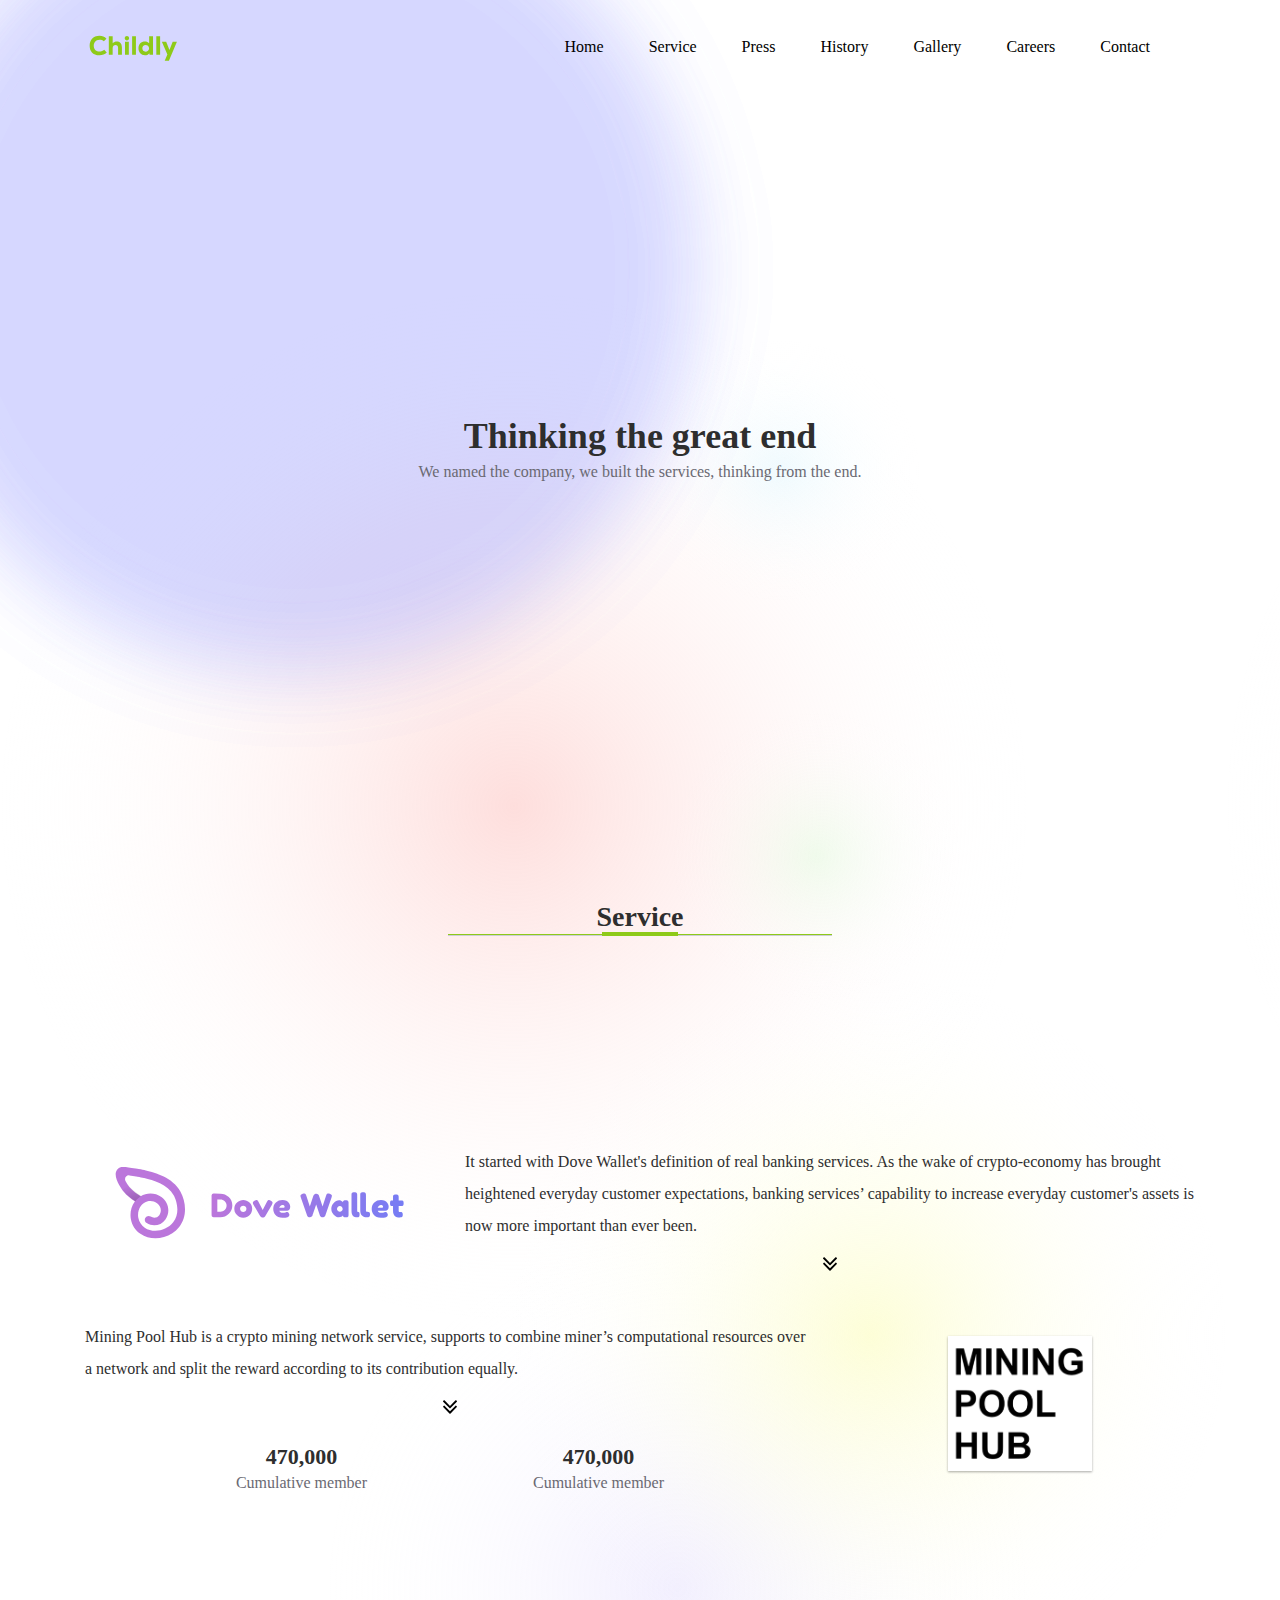
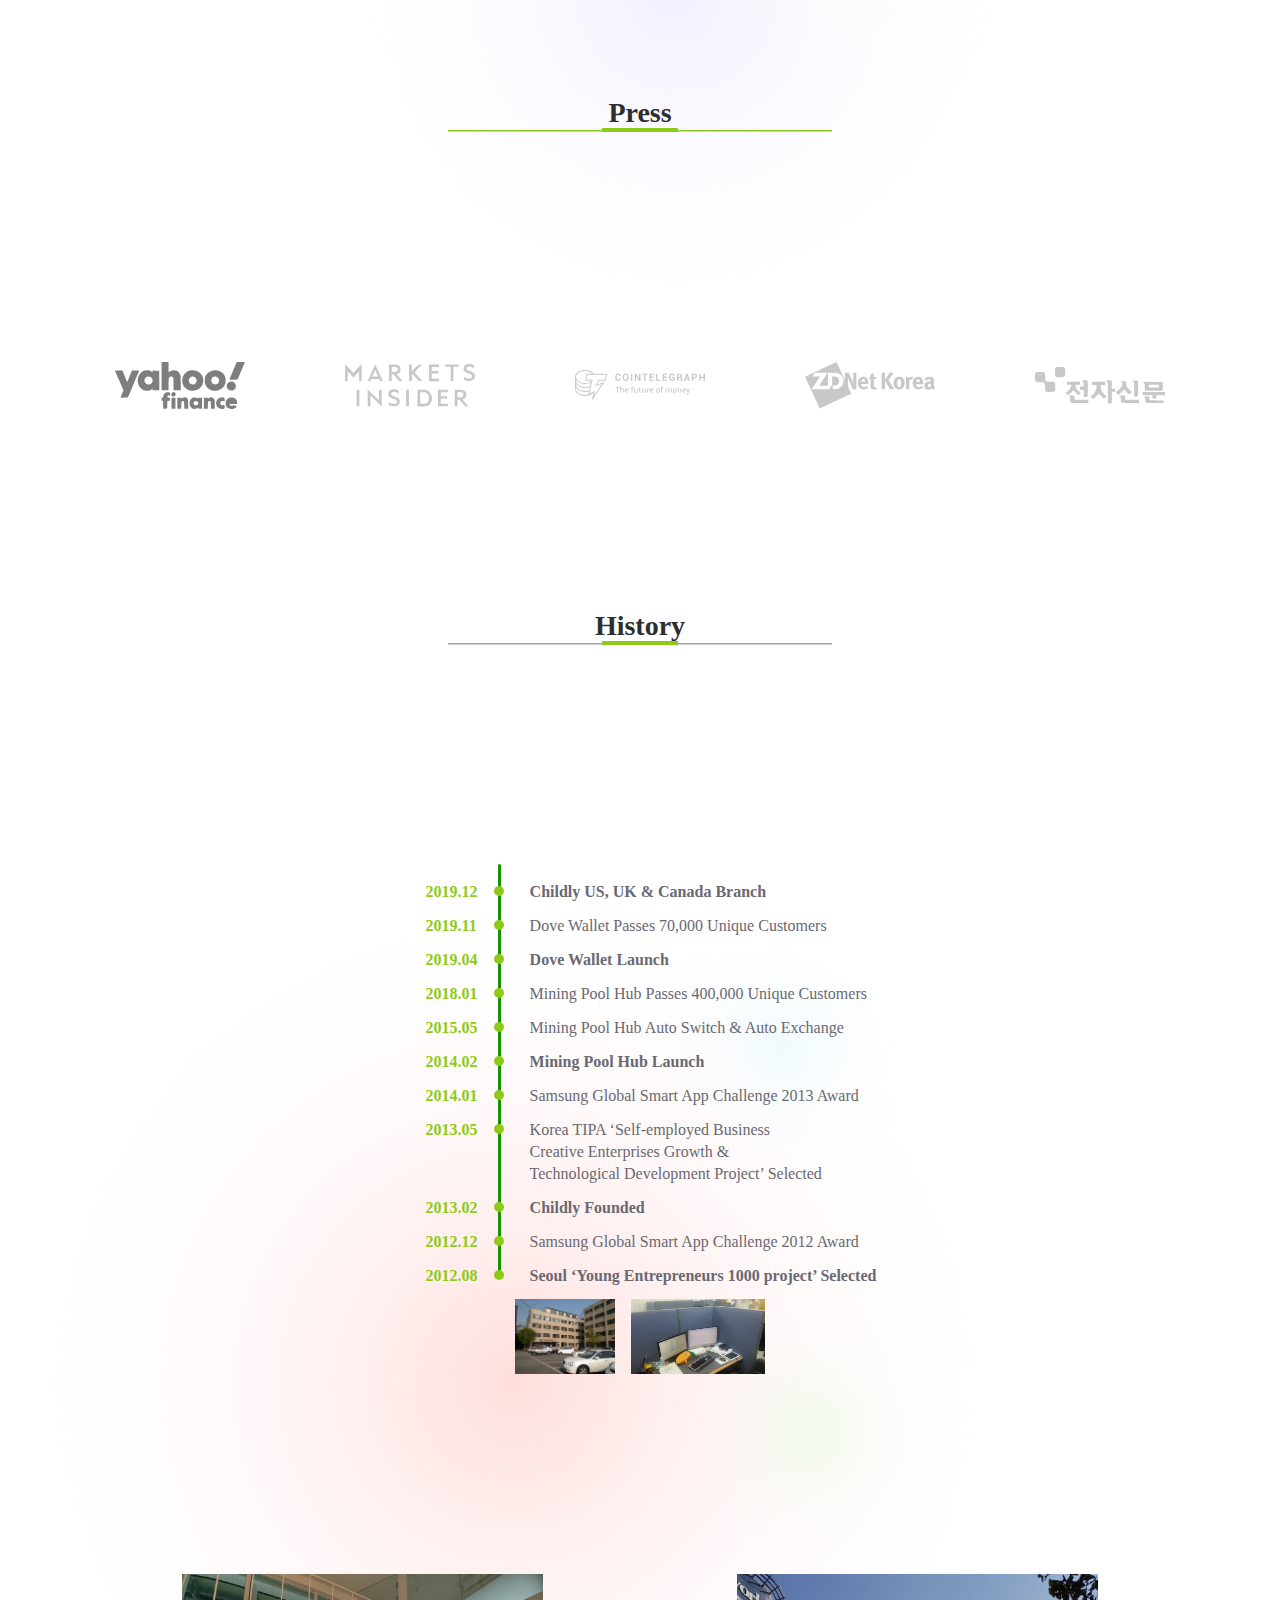
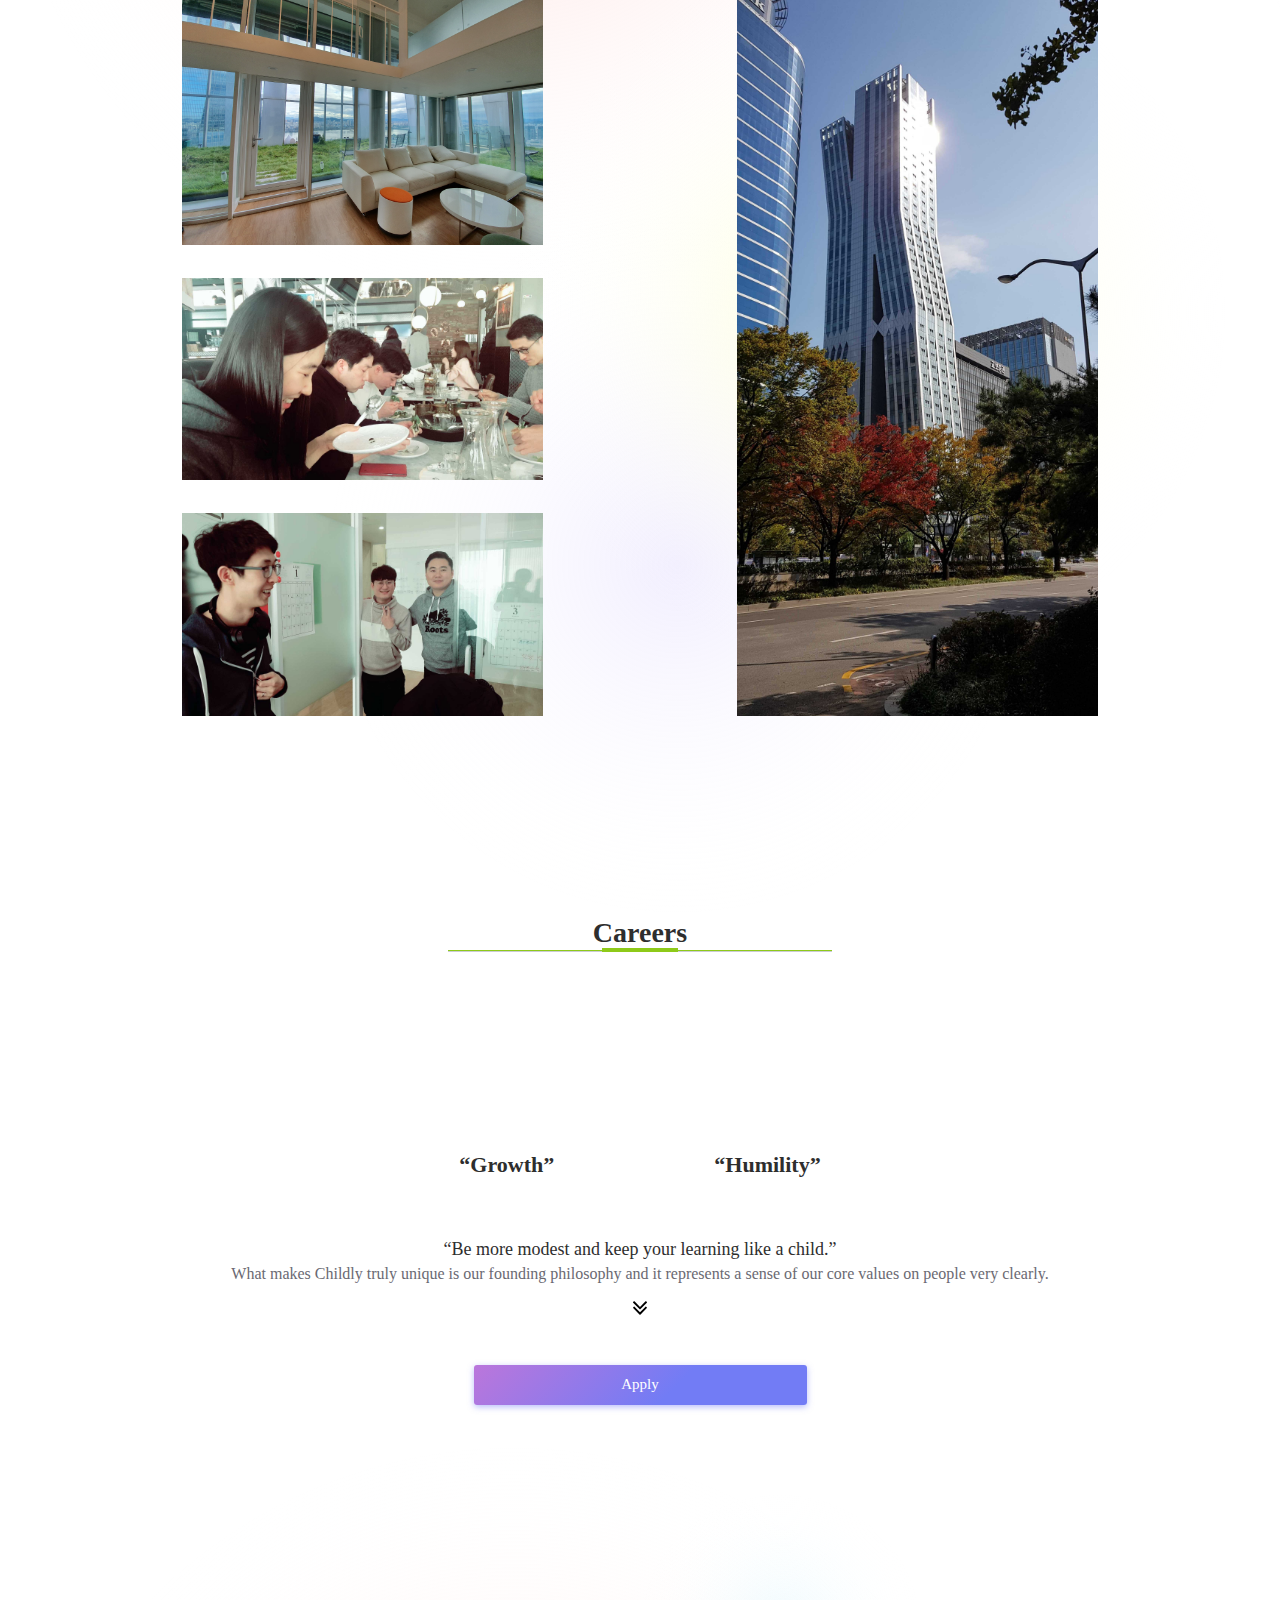
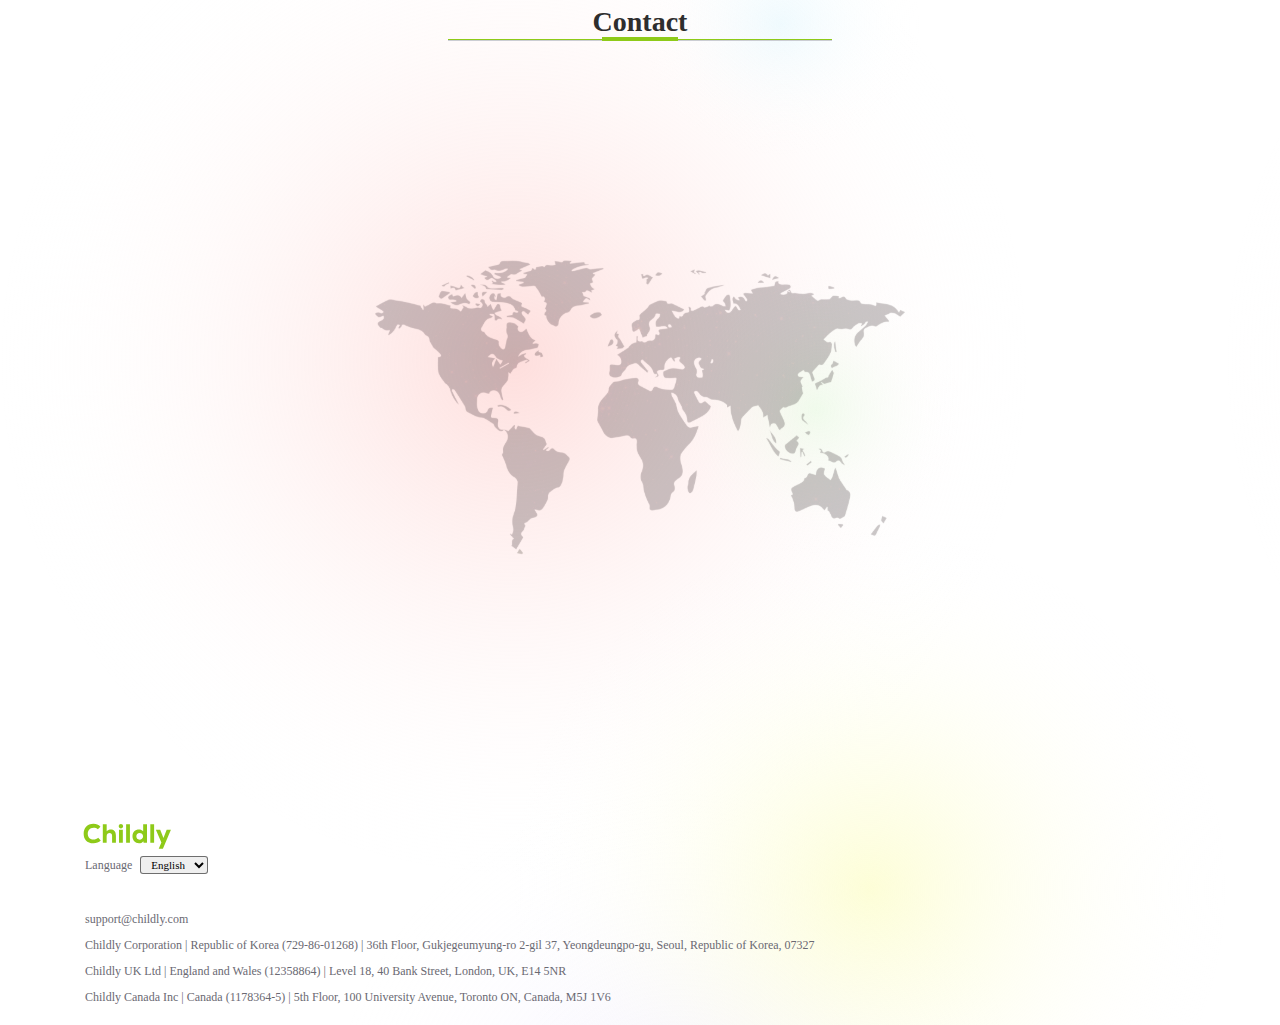
==== commit b0457af6: "push" ====
--- a/en.html
+++ b/en.html
@@ -85,8 +85,9 @@
       </div>
     </header>
  
-    <div id="fullpage" class="wrapper">
-      <section class="home banner">
+    <!-- <div id="fullpage" class="wrapper"> -->
+    <div class="wrapper"></div>
+      <section id="home" class="home banner">
         <span class="balloon balloon-1"></span>
         <div class="container center">
           <div class="text-center">
@@ -101,7 +102,7 @@
         </div>
       </section>
 
-      <section class="service section service-content">
+      <section id="service" class="service section service-content">
         <div class="heading">
           <h3 class="heading-text">
             Service
@@ -136,17 +137,17 @@
                       </h3>
                       <p class="text"></p>
                     </div>
-                    <!-- <div>
+                    <div>
                       <a
                         class="more"
-                        onclick="dovewalletMoreInfoToggle()"
+                        onclick="dovewalletMoreTextToggle()"
                         ><img src="assets/images/more.svg" alt="more"
                       /></a>
-                    </div> -->
-                  </div>
-                </div>
-
-                <div class="more-info" id="service-dovewallet-more-info">
+                    </div>
+                  </div>
+                </div>
+
+                <div class="more-text" id="service-dovewallet-more-text">
                   <div class="more-info-frame">
                     <p>
                       As the cryptocurrency adoption for the New Economy keeps
@@ -175,12 +176,14 @@
                         contribution equally.
                       </span>
                     </h3>
-                    <!-- <a
+                    <div>
+                    <a
                       class="more"
-                      onclick="minigpoolhubMoreInfoToggle()"
+                      onclick="minigpoolhubMoreTextToggle()"
                       ><img src="assets/images/more.svg" alt="more"
-                    /></a> -->
-                    <div class="more-info" id="service-minigpoolhub-more-info">
+                    /></a>
+                  </div>
+                    <div class="more-text" id="service-minigpoolhub-more-text">
                       <div class="more-info-frame">
                         <p>
                           Since its global launch in 2014, Mining Pool Hub has
@@ -225,7 +228,7 @@
         </div>
       </section>
 
-      <section class="press press-content section">
+      <section id="press" class="press press-content section">
         <div class="section-wrapper">
           <div class="heading">
             <h3 class="heading-text">
@@ -271,7 +274,7 @@
         </div>
       </section>
 
-      <section class="history history-section history section">
+      <section id="history" class="history history-section history section">
         <div class="section-wrapper">
           <div class="heading">
             <h3 class="heading-text">
@@ -369,7 +372,7 @@
         </div>
       </section>
 
-      <section class="gallery gallery-content section">
+      <section id="gallery" class="gallery gallery-content section">
         <div class="section-wrapper">
           <div class="container">
             <div class="grid">
@@ -406,7 +409,7 @@
         </div>
       </section>
 
-      <section class="careers careers-content section">
+      <section id="careers" class="careers careers-content section">
         <div class="section-wrapper">
           <div class="heading">
             <h3 class="heading-text">
@@ -440,7 +443,9 @@
                 /></a>
               </div> 
               <div id="careers-more-text" class="more-text">
+                <div class="more-info-frame">
                 If you’re a person with self-growth aspiration and curiosity, who finds learning is utterly fun and embrace new challenges with strong sense of responsibility & confidence, please check out here for new opportunities at Childly.
+              </div>
               </div>
             </div>
             <div class="apply-frame">
@@ -450,7 +455,7 @@
         </div>
       </section>
 
-      <section class="contact contact-content section">
+      <section id="contact" class="contact contact-content section">
         <div class="section-wrapper">
           <div class="heading">
             <h3 class="heading-text">
@@ -468,7 +473,8 @@
           </div>
         </div>
       </section>
-      <footer class="footer fp-auto-height">
+
+      <footer id="footer" class="footer fp-auto-height">
         <span class="balloon balloon-1"></span>
         <div class="container">
           <div class="footer-widget pb-70">
--- a/assets/css/style.css
+++ b/assets/css/style.css
@@ -243,6 +243,10 @@
 .sub-menu-bar {
   z-index: 50;
   display: none;
+}
+
+.sticky .sub-menu-bar {
+  background-color: #fff;
 }
 
 .sub-menu-bar.show {
--- a/assets/css/custom.css
+++ b/assets/css/custom.css
@@ -1,3 +1,7 @@
+html {
+  scroll-behavior: smooth;
+}
+
 .wrapper {
   overflow: hidden;
 }
@@ -176,13 +180,14 @@
 .more-text {
   visibility: hidden;
   max-height: 0px;
-  transition: 1s;
+  transition: 1s linear;
   overflow: hidden;
 }
 
 .more-text.show {
   visibility: visible;
   max-height: 500px;
+  padding-bottom: 30px;
 }
 
 .careers-content {
@@ -363,6 +368,12 @@
   text-align: center;
 }
 
+@media (max-width: 575px) {
+  .heading {
+    margin-top: 100px;
+  }
+}
+
 .heading .text {
   /* color: rgb(51, 51, 51, 0.54); */
   font-size: 27px;
@@ -609,7 +620,7 @@
   position: fixed;
   width: 100%;
   height: 100%;
-  z-index: 30;
+  z-index: 999;
   pointer-events: none;
 }
 
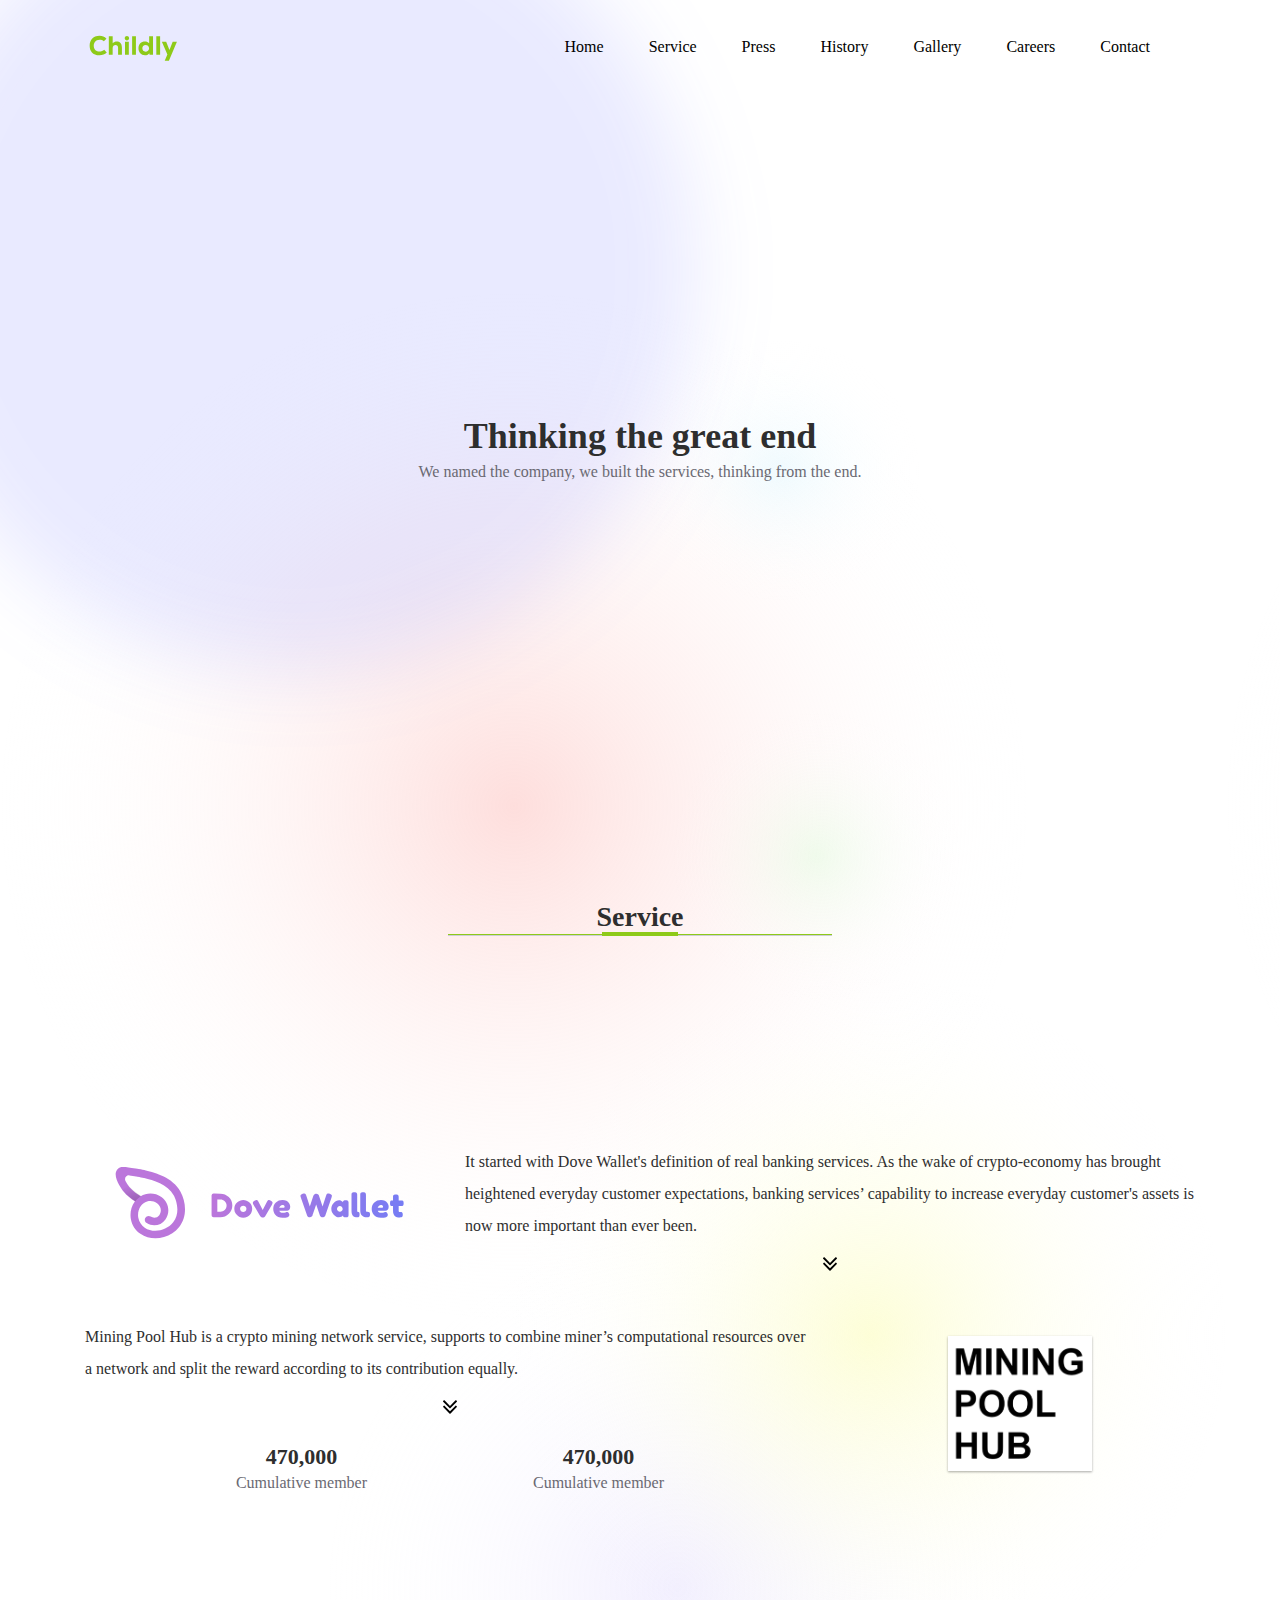
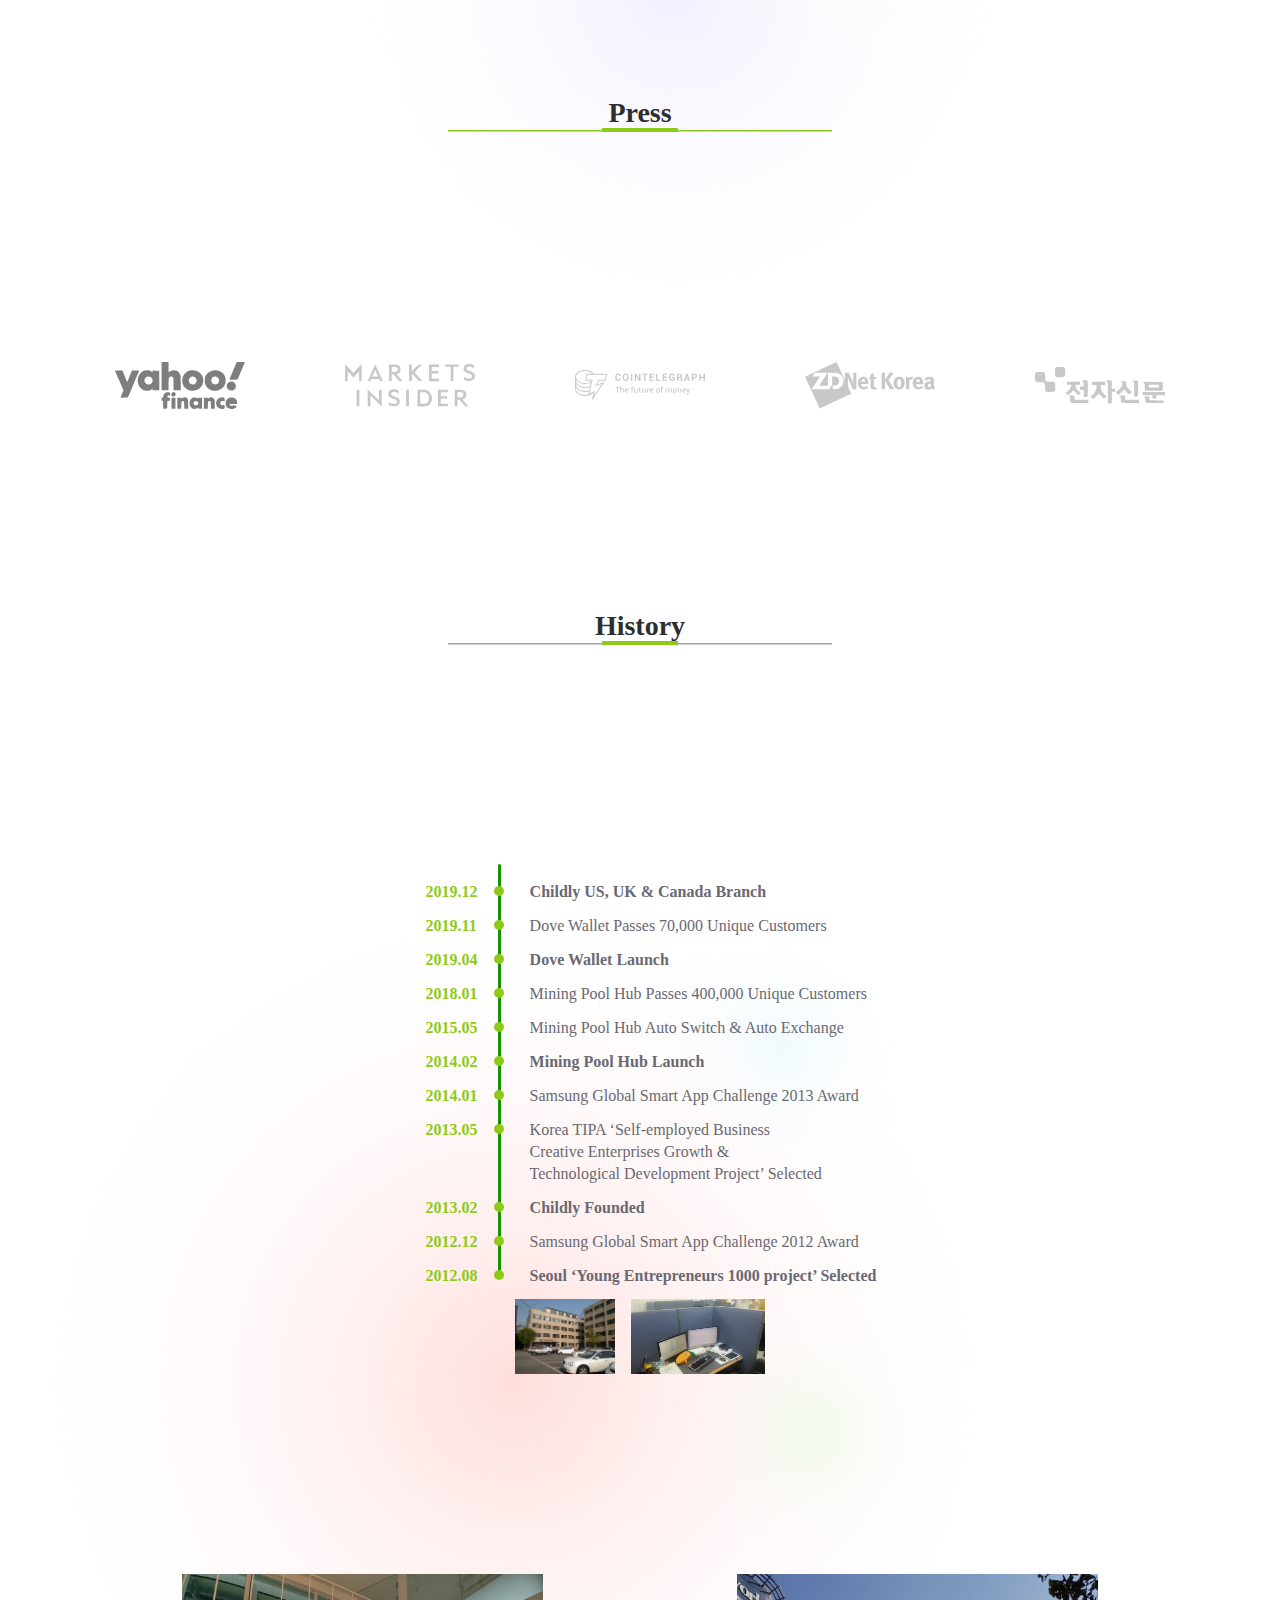
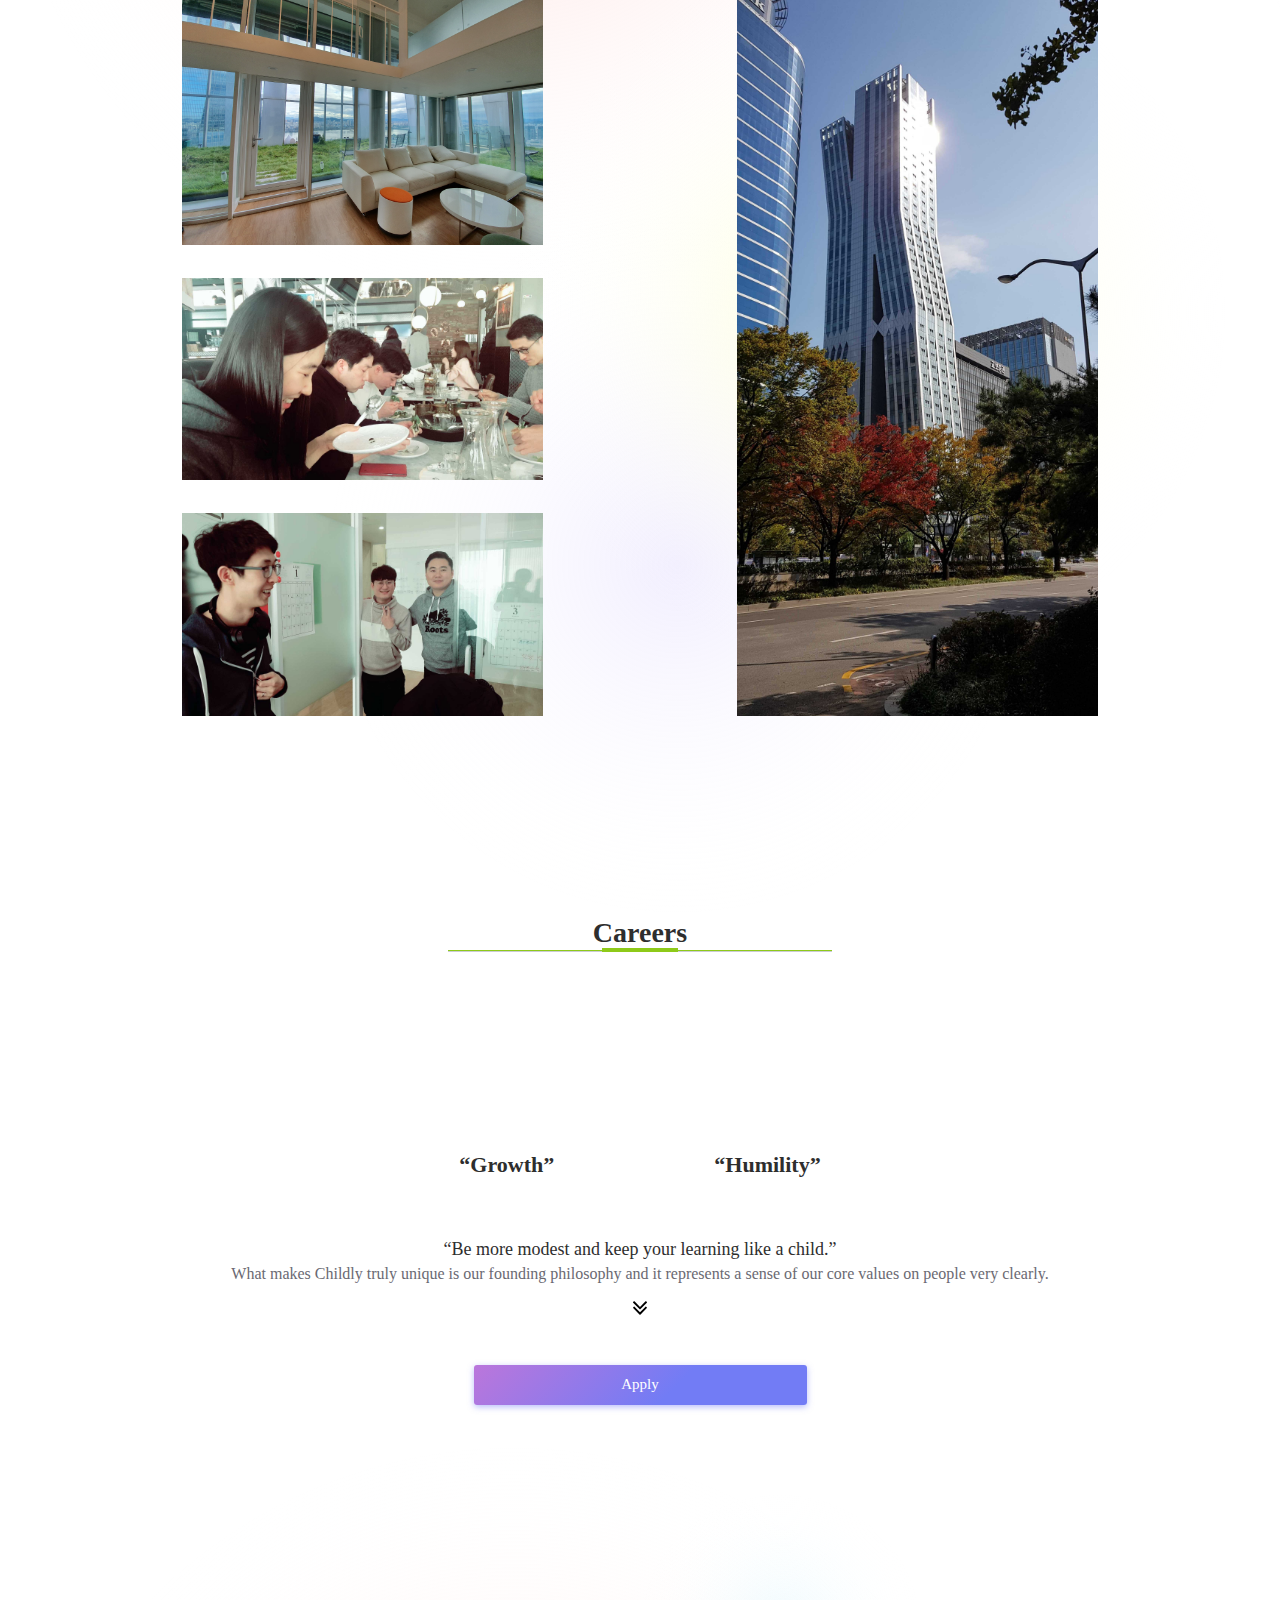
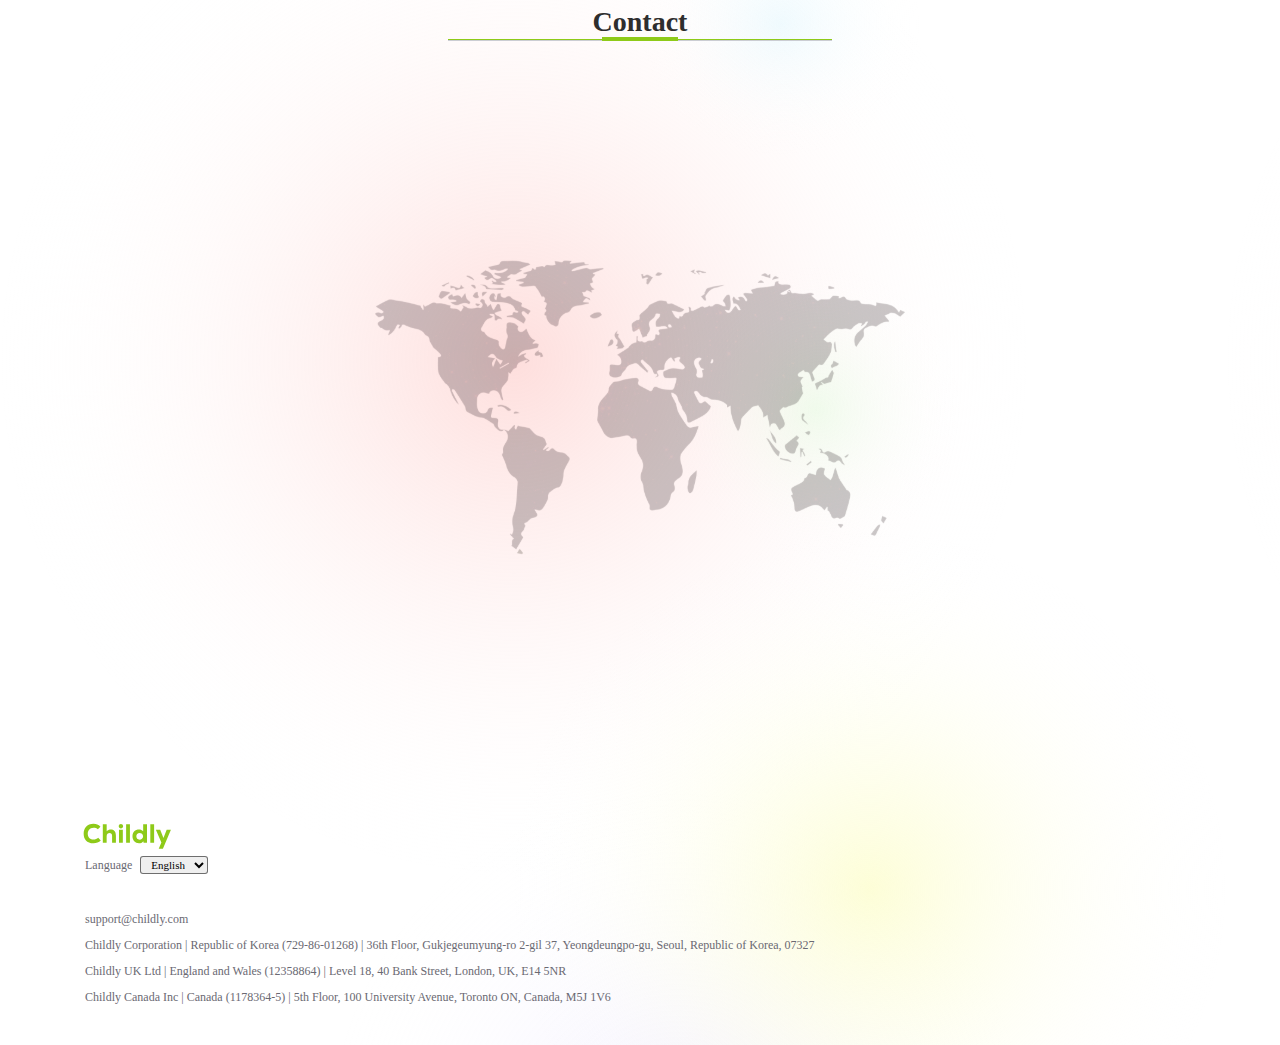
==== commit 5a1cac77: "push" ====
--- a/en.html
+++ b/en.html
@@ -74,7 +74,7 @@
                       <a class="page-scroll" href="#careers">Careers</a>
                     </li>
                     <li class="nav-item">
-                      <a class="page-scroll" href="#careers">Contact</a>
+                      <a class="page-scroll" href="#contact">Contact</a>
                     </li>
                   </ul>
                 </div>
@@ -444,7 +444,9 @@
               </div> 
               <div id="careers-more-text" class="more-text">
                 <div class="more-info-frame">
-                If you’re a person with self-growth aspiration and curiosity, who finds learning is utterly fun and embrace new challenges with strong sense of responsibility & confidence, please check out here for new opportunities at Childly.
+                <p>
+                  If you’re a person with self-growth aspiration and curiosity, who finds learning is utterly fun and embrace new challenges with strong sense of responsibility & confidence, please check out here for new opportunities at Childly.
+                </p>
               </div>
               </div>
             </div>
@@ -475,7 +477,6 @@
       </section>
 
       <footer id="footer" class="footer fp-auto-height">
-        <span class="balloon balloon-1"></span>
         <div class="container">
           <div class="footer-widget pb-70">
             <div class="row">
@@ -513,8 +514,6 @@
         </div>
       </footer>
     </div>
-
-    <a href="#" class="back-to-top"><i class="lni-chevron-up"></i></a>
     <script src="assets/js/vendor/jquery-1.12.4.min.js"></script>
     <script src="assets/js/main.js"></script>
     <script src="assets/js/custom.js"></script>
--- a/assets/css/style.css
+++ b/assets/css/style.css
@@ -3,6 +3,10 @@
 body {
   color: #6a6972;
   overflow-x: hidden;
+}
+
+.footer {
+  margin-bottom: 20px;
 }
 
 .ko {
--- a/assets/css/custom.css
+++ b/assets/css/custom.css
@@ -287,8 +287,11 @@
 
 @media (max-width: 575px) {
   .service-content .title {
-    font-size: 13px;
-    line-height: 19px;
+    font-size: 14px;
+  }
+
+  .more-text p{
+    font-size: 14px;
   }
 }
 
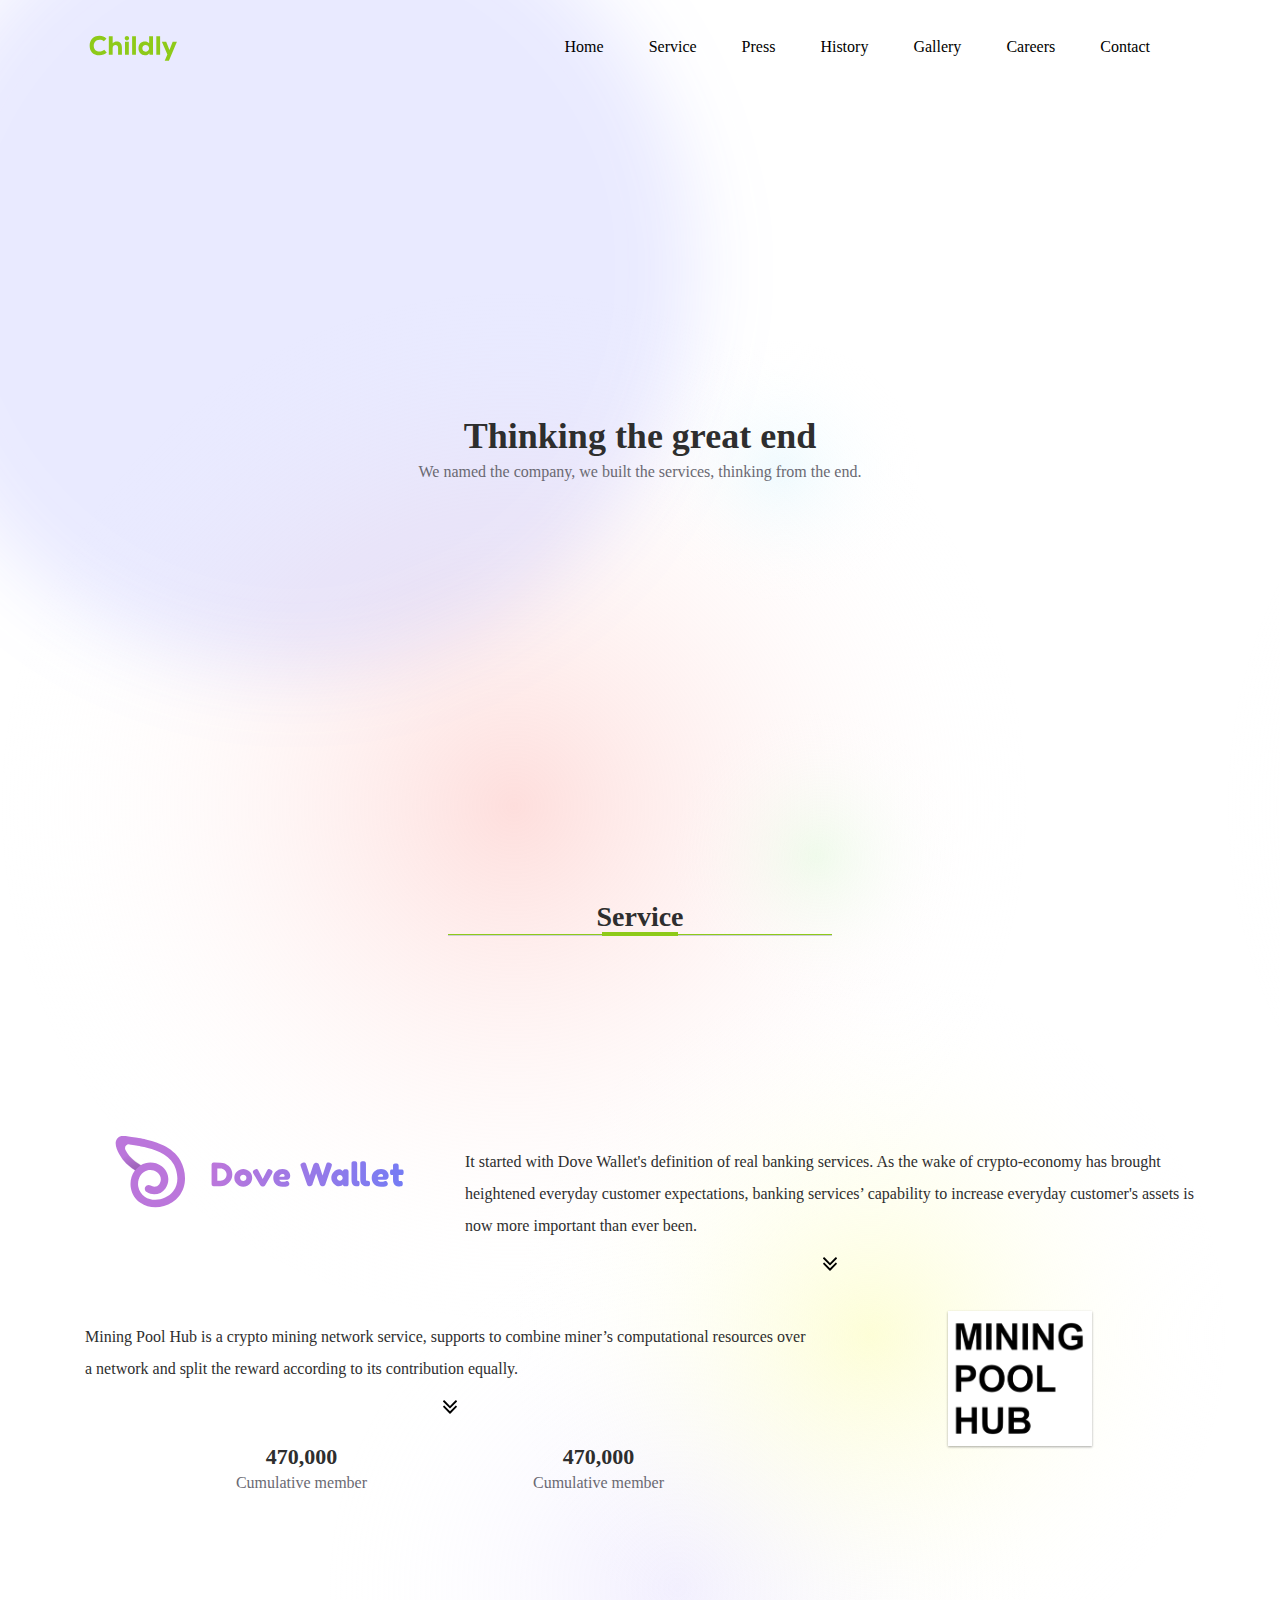
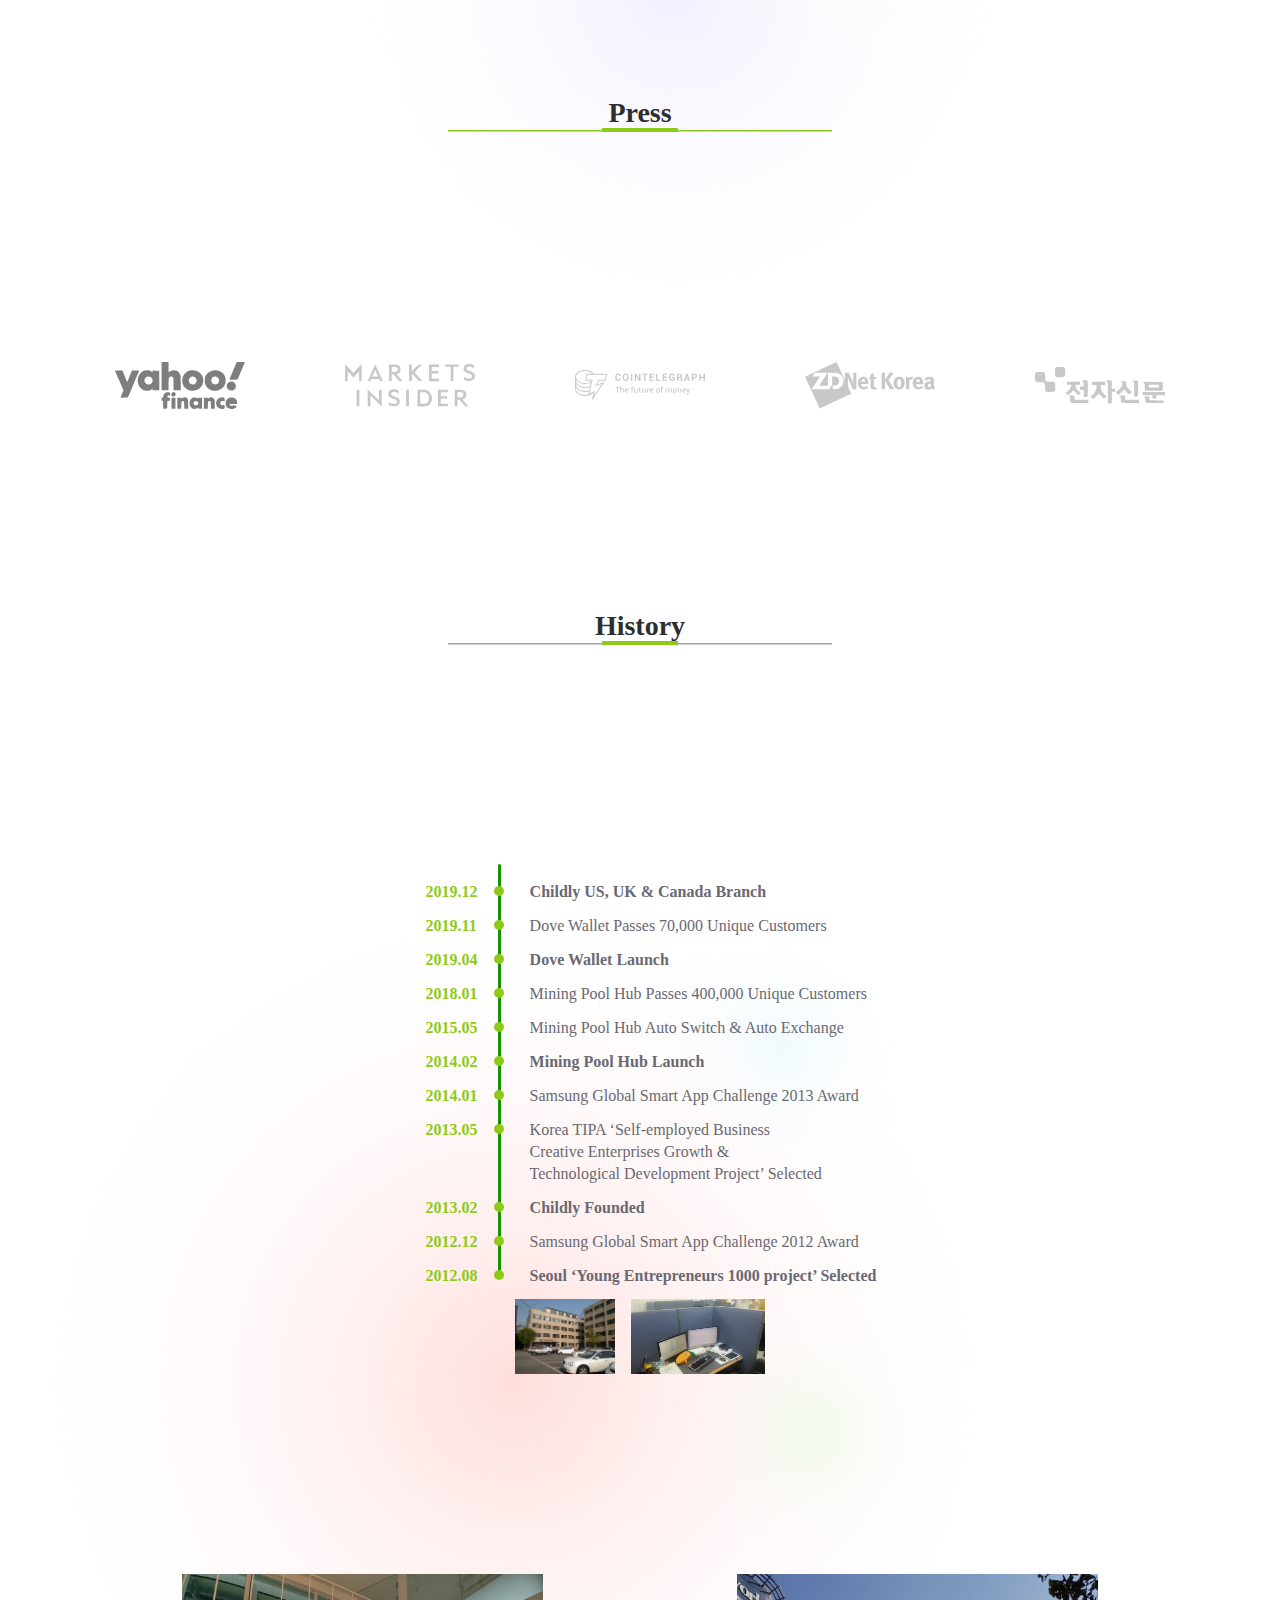
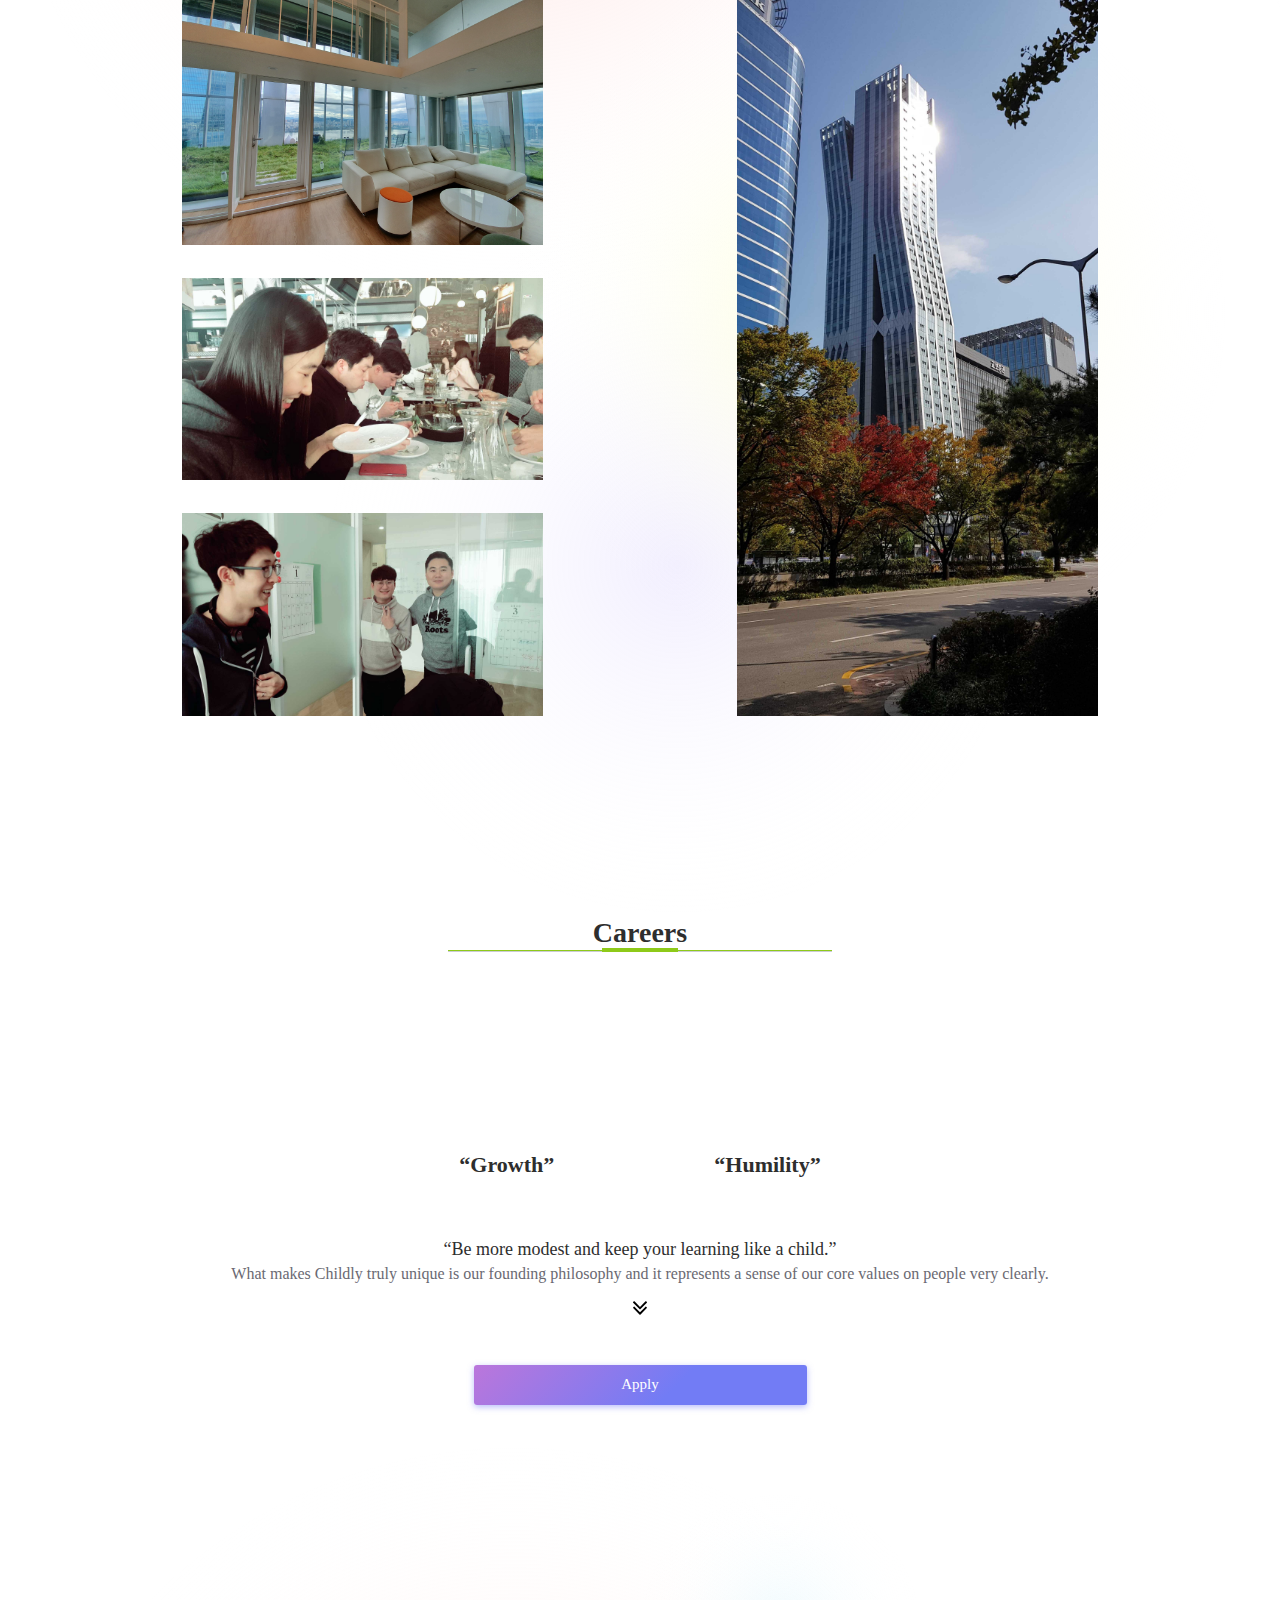
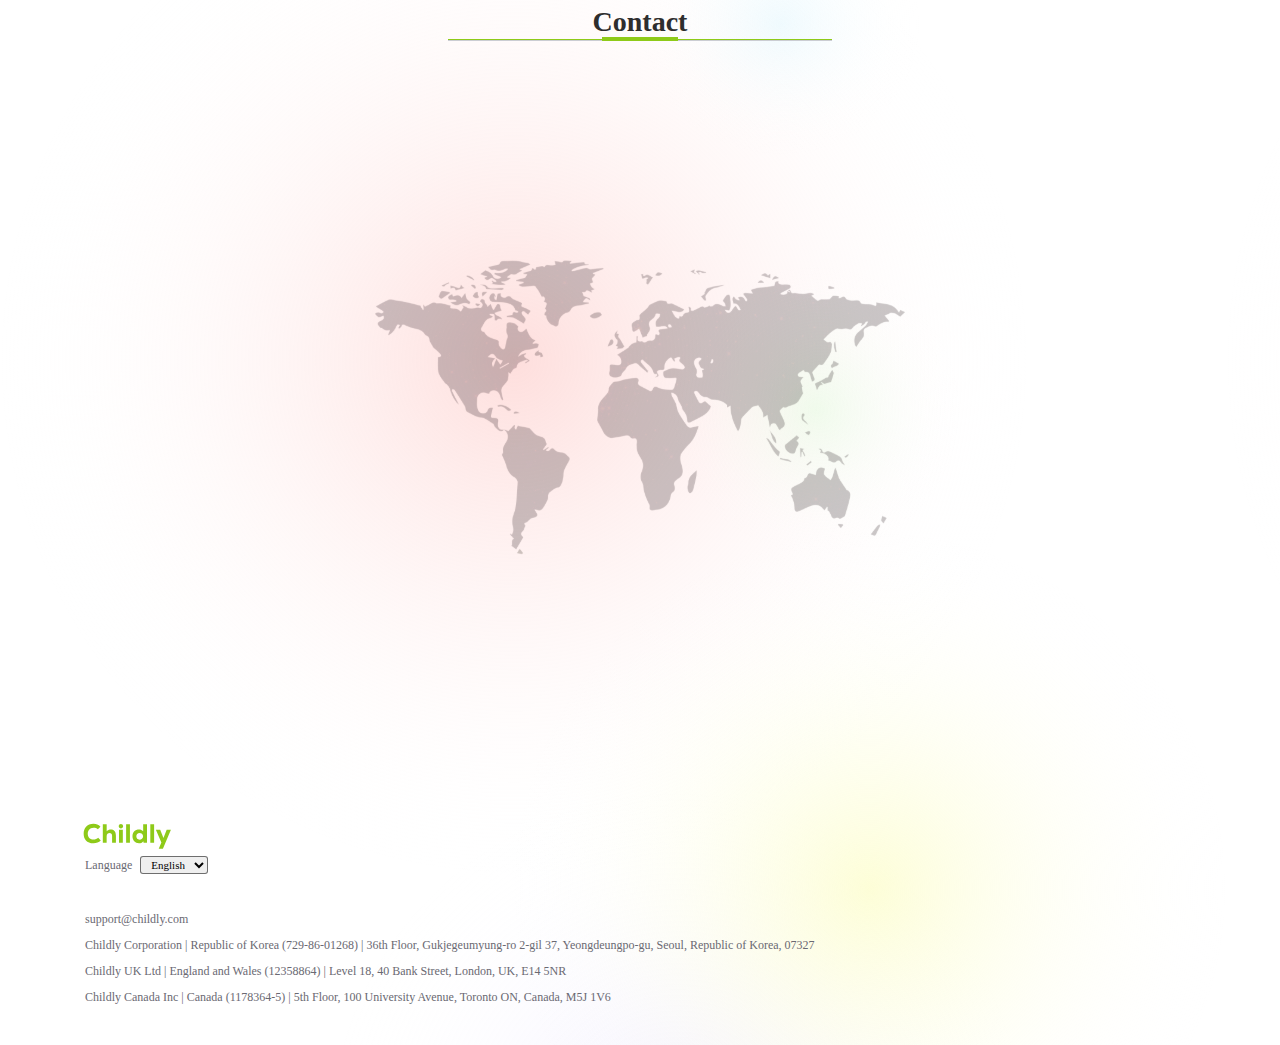
==== commit de401e56: "commit" ====
--- a/en.html
+++ b/en.html
@@ -2,9 +2,7 @@
 <html class="no-js" lang="en">
   <head>
     <meta charset="utf-8" />
-
     <title>Childly - Thinking the great end</title>
-
     <meta name="description" content="" />
     <meta name="viewport" content="width=device-width, initial-scale=1" />
 
--- a/assets/css/custom.css
+++ b/assets/css/custom.css
@@ -280,7 +280,7 @@
 
 @media (max-width: 991px) {
   .service-content .title {
-    font-size: 14px;
+    font-size: 16px;
     line-height: 26px;
   }
 }
@@ -301,7 +301,6 @@
 .service-content .service-img {
   display: flex;
   justify-content: center;
-  align-items: center;
 }
 
 .service-content .service-img-dovewallet {
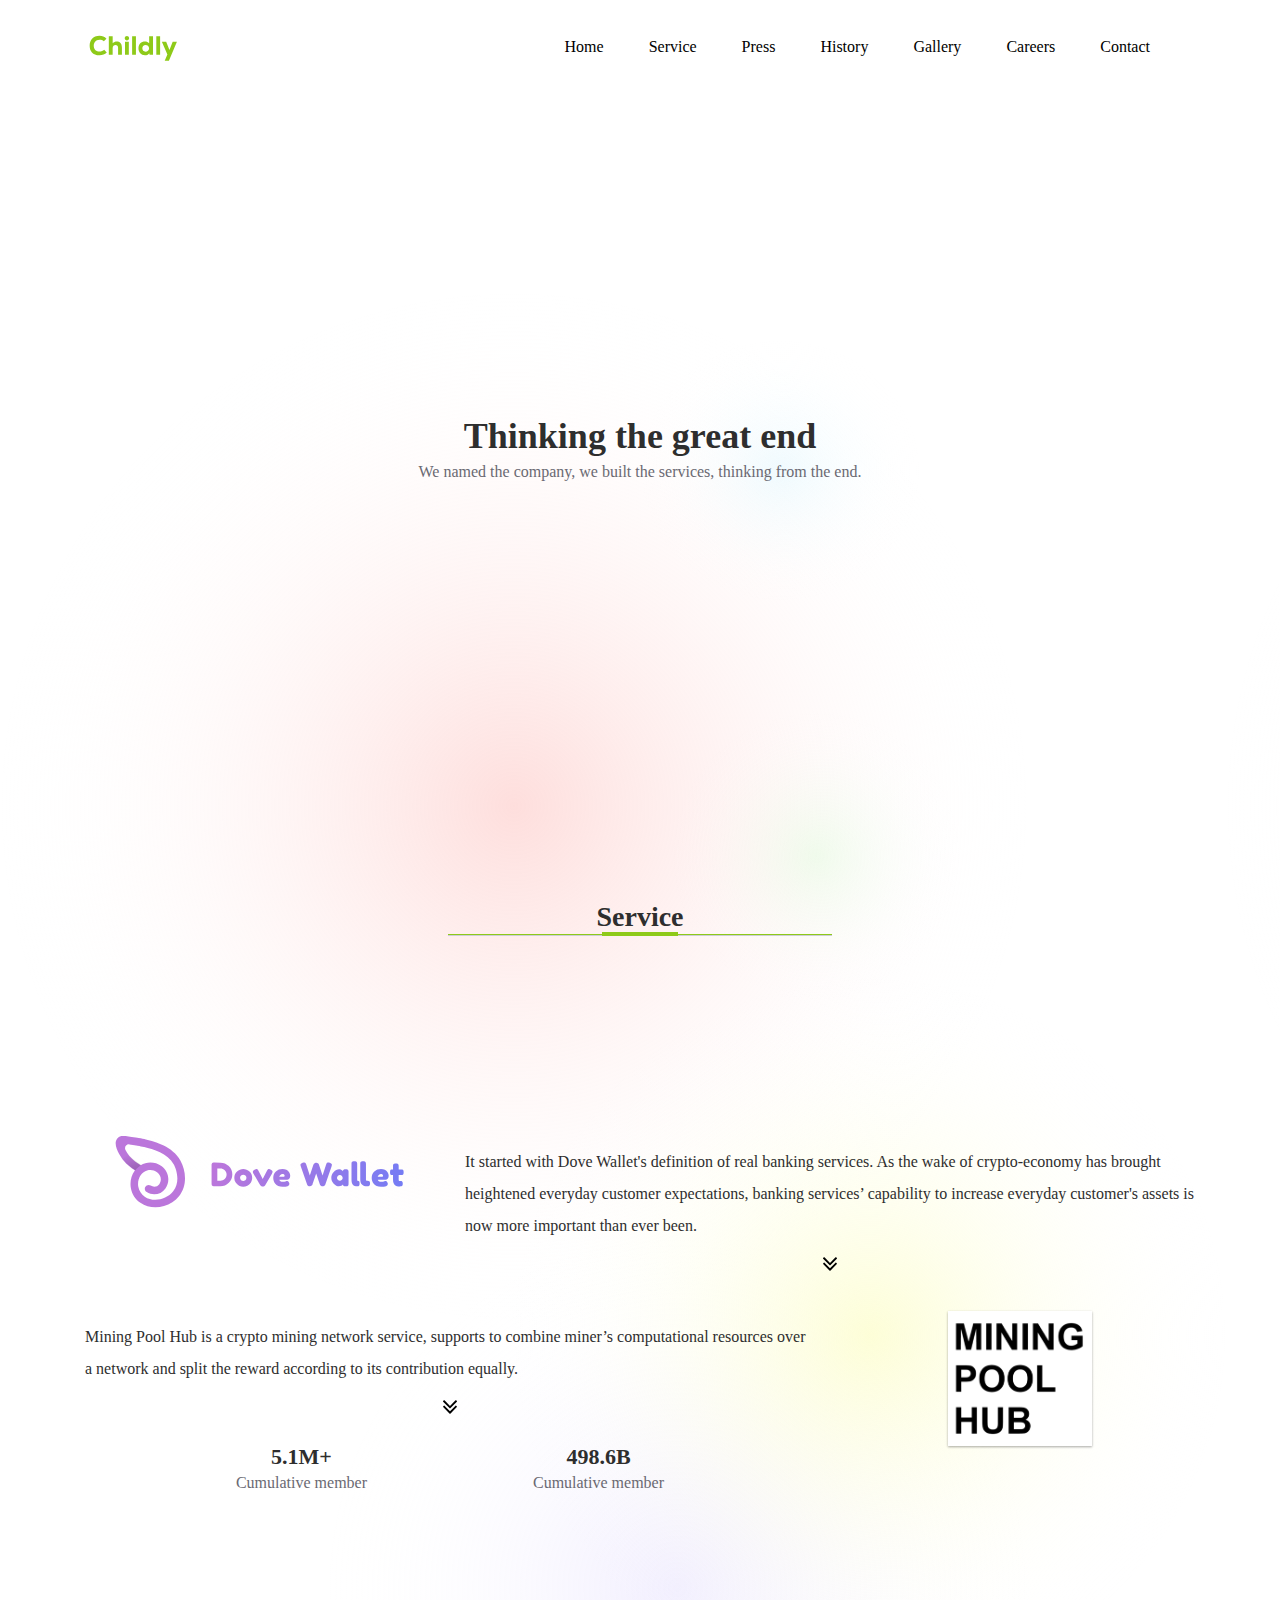
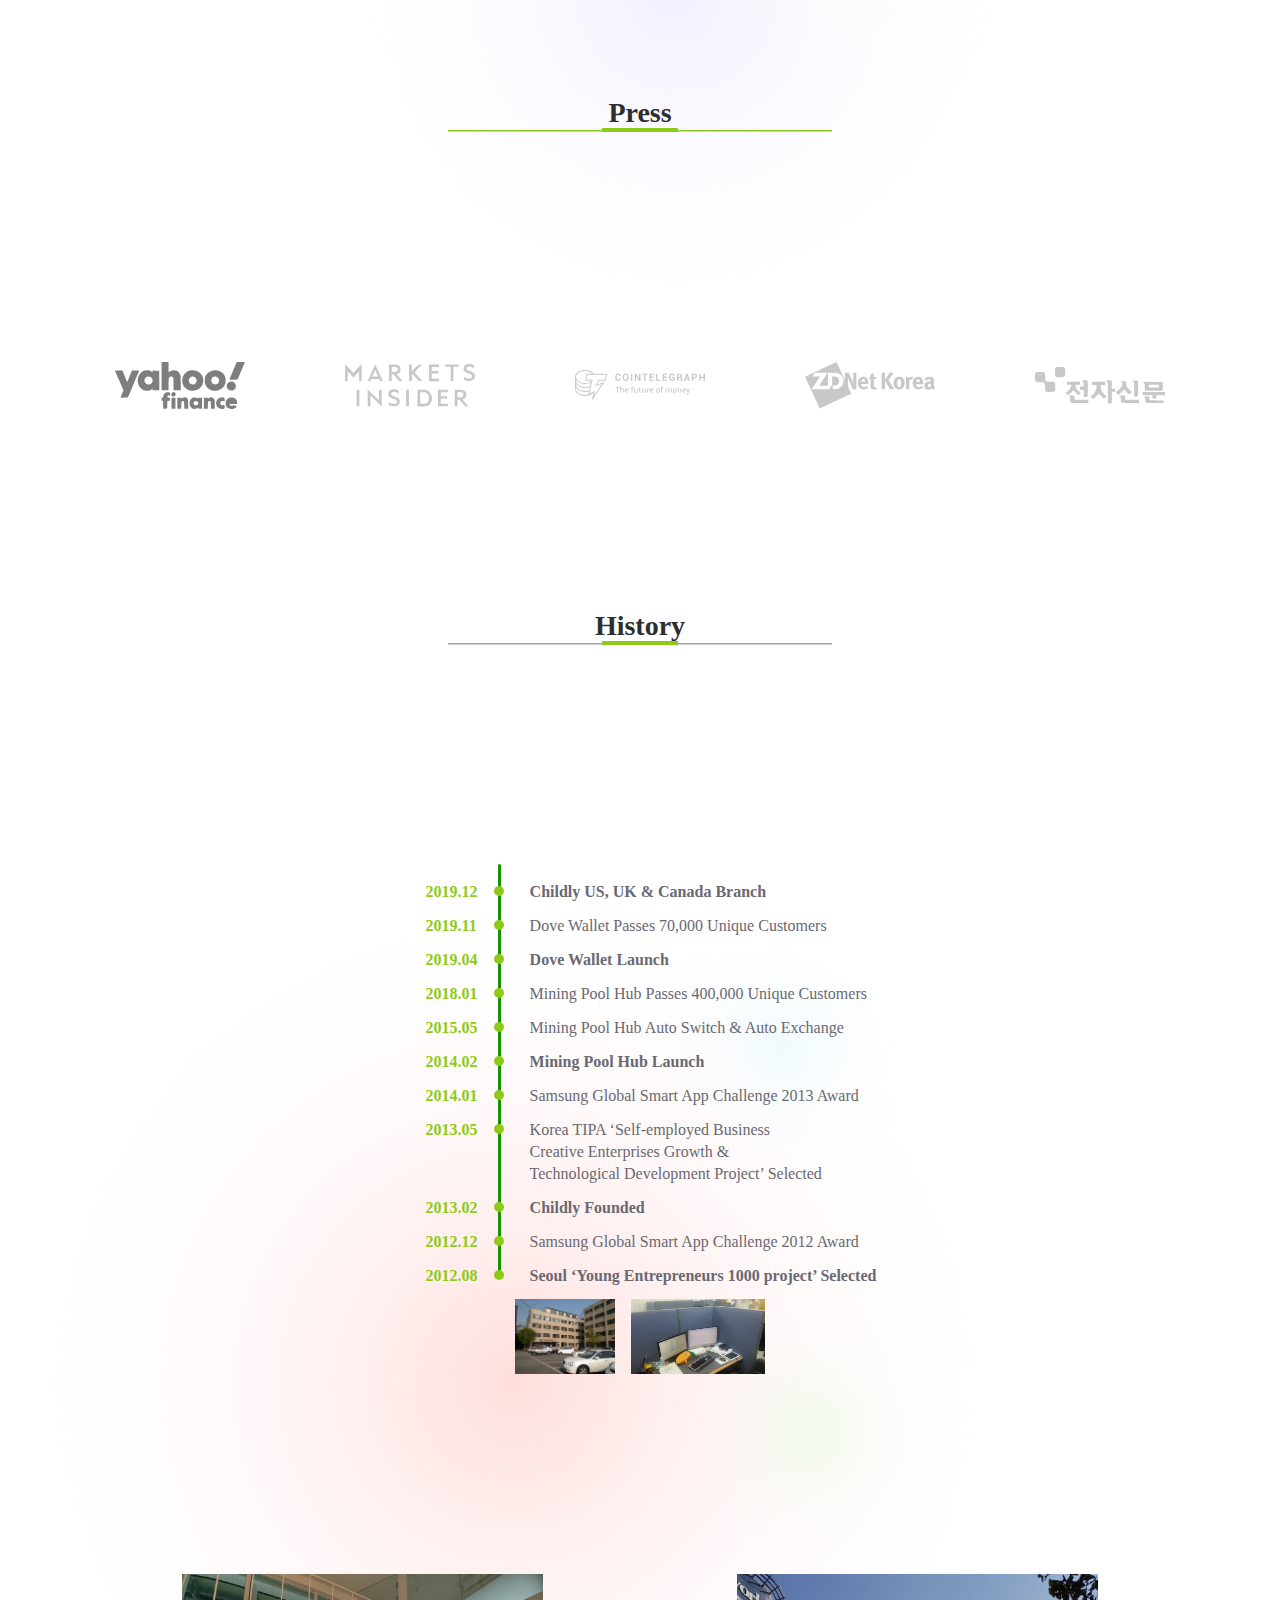
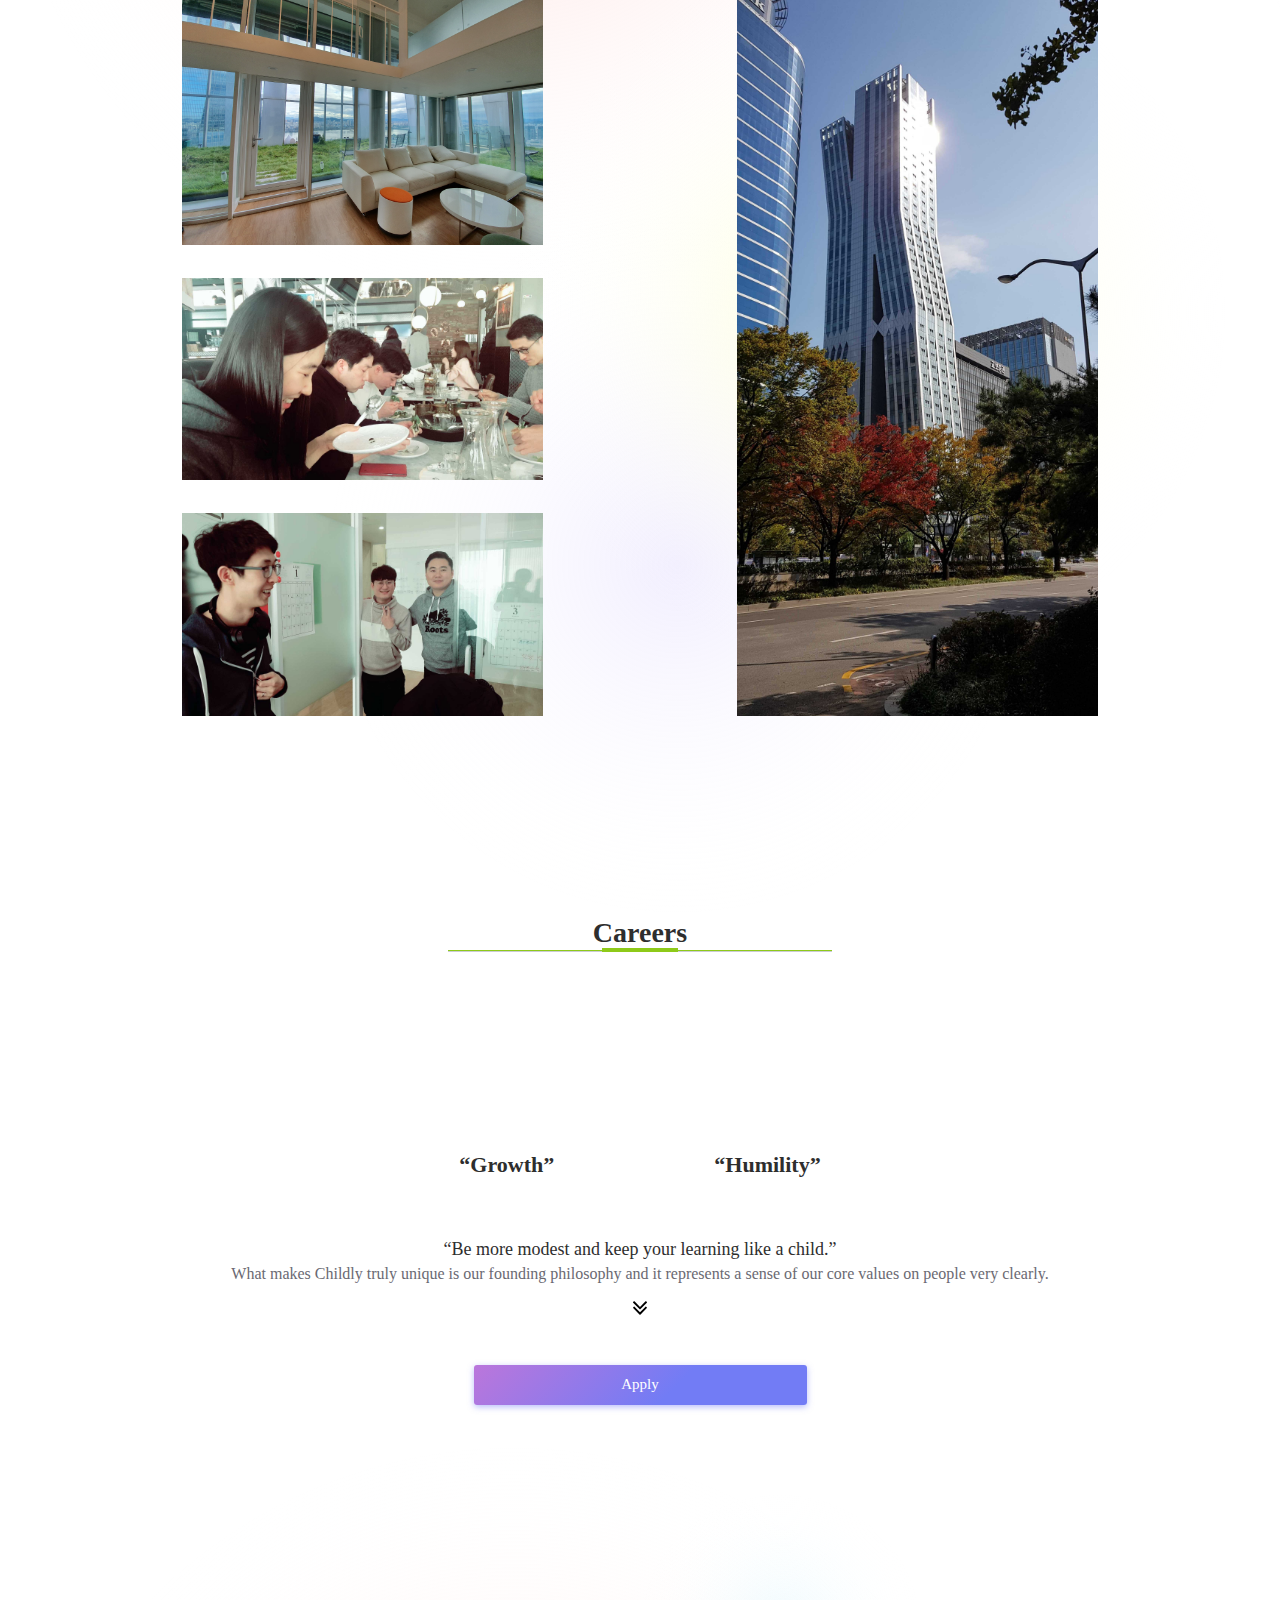
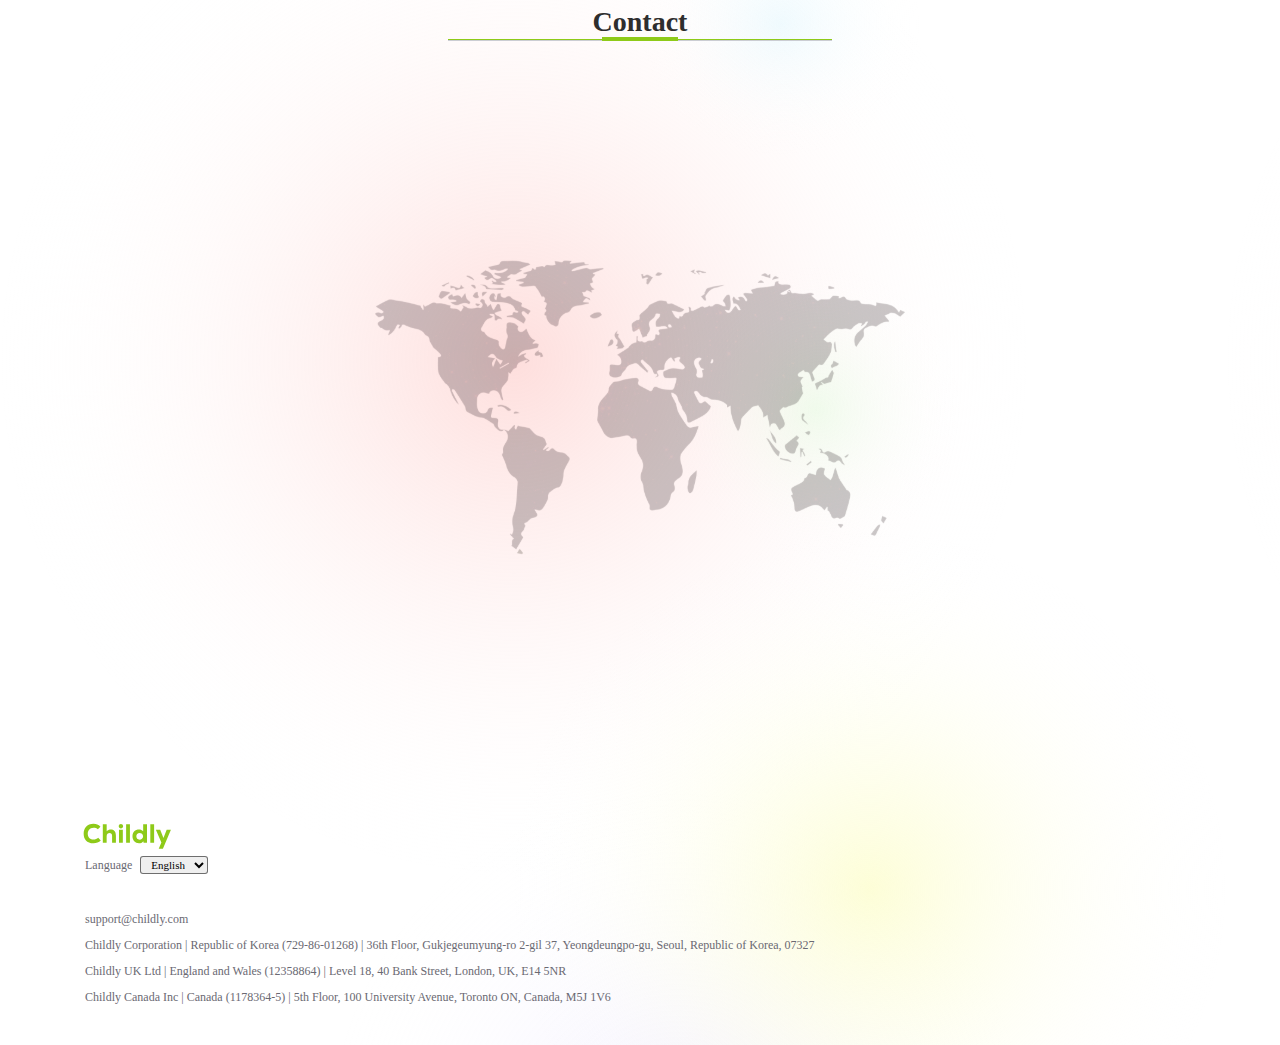
==== commit 40031ae0: "commit" ====
--- a/en.html
+++ b/en.html
@@ -19,7 +19,6 @@
     <link rel="stylesheet" type="text/css" href="assets/css/default.css" />
     <link rel="stylesheet" type="text/css" href="assets/css/style.css" />
     <link rel="stylesheet" type="text/css" href="assets/css/custom.css" />
-    <link rel="stylesheet" type="text/css" href="assets/css/fullpage.css" />
   </head>
 
   <body id="body" class="en" background="assets/images/bg.svg">
@@ -33,7 +32,7 @@
           <div class="row">
             <div class="col-lg-12">
               <nav class="navbar navbar-expand-lg">
-                <a class="navbar-brand" href="ko.html">
+                <a class="navbar-brand" href="#">
                   <img
                     class="logo"
                     src="assets/images/childly_logo.svg"
@@ -84,9 +83,8 @@
     </header>
  
     <!-- <div id="fullpage" class="wrapper"> -->
-    <div class="wrapper"></div>
+    <div class="wrapper">
       <section id="home" class="home banner">
-        <span class="balloon balloon-1"></span>
         <div class="container center">
           <div class="text-center">
             <h2 class="header-title">
@@ -112,11 +110,13 @@
             <div class="row">
               <div class="col-lg-4 service-img">
                 <div class="text-center order-lg-last">
+                  <a href="https://dovewallet.com/en">
                   <img
                     class="service-img-dovewallet"
                     src="assets/images/dovewallet_logo.svg"
                     alt="dovewallet_logo"
                   />
+                </a>
                 </div>
               </div>
               <div class="col-lg-8 service-text">
@@ -194,7 +194,7 @@
                     <div class="row mt-30 section-sub-miningpullhub">
                       <div class="text-center">
                         <div class="minigpoolhub-count">
-                          <h4 class="font-bold">470,000</h4>
+                          <h4 class="font-bold">5.1M+</h4>
                         </div>
                         <div>
                           <p>Cumulative member</p>
@@ -202,7 +202,7 @@
                       </div>
                       <div class="text-center">
                         <div>
-                          <h4 class="font-bold">470,000</h4>
+                          <h4 class="font-bold">498.6B</h4>
                         </div>
                         <div>
                           <p>Cumulative member</p>
@@ -214,11 +214,13 @@
               </div>
               <div class="col-lg-4 service-img">
                 <div>
+                  <a href="https://miningpoolhub.com/">
                   <img
                     class="service-img-miningpullhub"
                     src="assets/images/miningpoolhub_logo.jpg"
                     alt="minigpoolhub_logo"
                   />
+                </a>
                 </div>
               </div>
             </div>
@@ -487,7 +489,7 @@
               <div>
                 <span class="lang">Language</span>
                 <select class="lang-name" onchange="if(this.value) location.href=(this.value);">English
-                  <option value="en.html">English</option>
+                  <option selected="selected" value="en.html">English</option>
                   <option value="ko.html">Korea</option>
                 </select>
               </div>       
@@ -515,6 +517,5 @@
     <script src="assets/js/vendor/jquery-1.12.4.min.js"></script>
     <script src="assets/js/main.js"></script>
     <script src="assets/js/custom.js"></script>
-    <script type="text/javascript" src="assets/js/fullpage.js"></script>
   </body>
 </html>
--- a/assets/css/custom.css
+++ b/assets/css/custom.css
@@ -3,13 +3,14 @@
 }
 
 .wrapper {
+  position: relative;
   overflow: hidden;
 }
 
 .balloon {
   position: absolute;
   z-index: -1;
-  border-radius: 700px;
+  border-radius: 50%;
   filter: blur(40px);
   background: rgba(89, 94, 255, 0.133);
   animation: 9s linear 0s infinite normal forwards running floatOne;
@@ -20,6 +21,13 @@
   left: -105px;
   width: 800px;
   height: 800px;
+}
+
+@media (max-width: 757px) {
+  .balloon-1 {
+    width: 500px;
+    height: 500px;
+  }
 }
 
 .section {
@@ -166,8 +174,8 @@
   padding: 12px;
   background-color: #ffffff;
   border-radius: 10px;
-  box-shadow: 0 10px 5px 0 rgba(154, 160, 186, 0.1),
-    0 10px 30px 0 rgba(166, 173, 200, 0.44);
+  box-shadow: 0 5px 5px 0 rgba(154, 160, 186, 0.1),
+    0 0px 7px 0 rgba(166, 173, 200, 0.44);
 }
 
 .more {
@@ -290,7 +298,7 @@
     font-size: 14px;
   }
 
-  .more-text p{
+  .more-text p {
     font-size: 14px;
   }
 }
